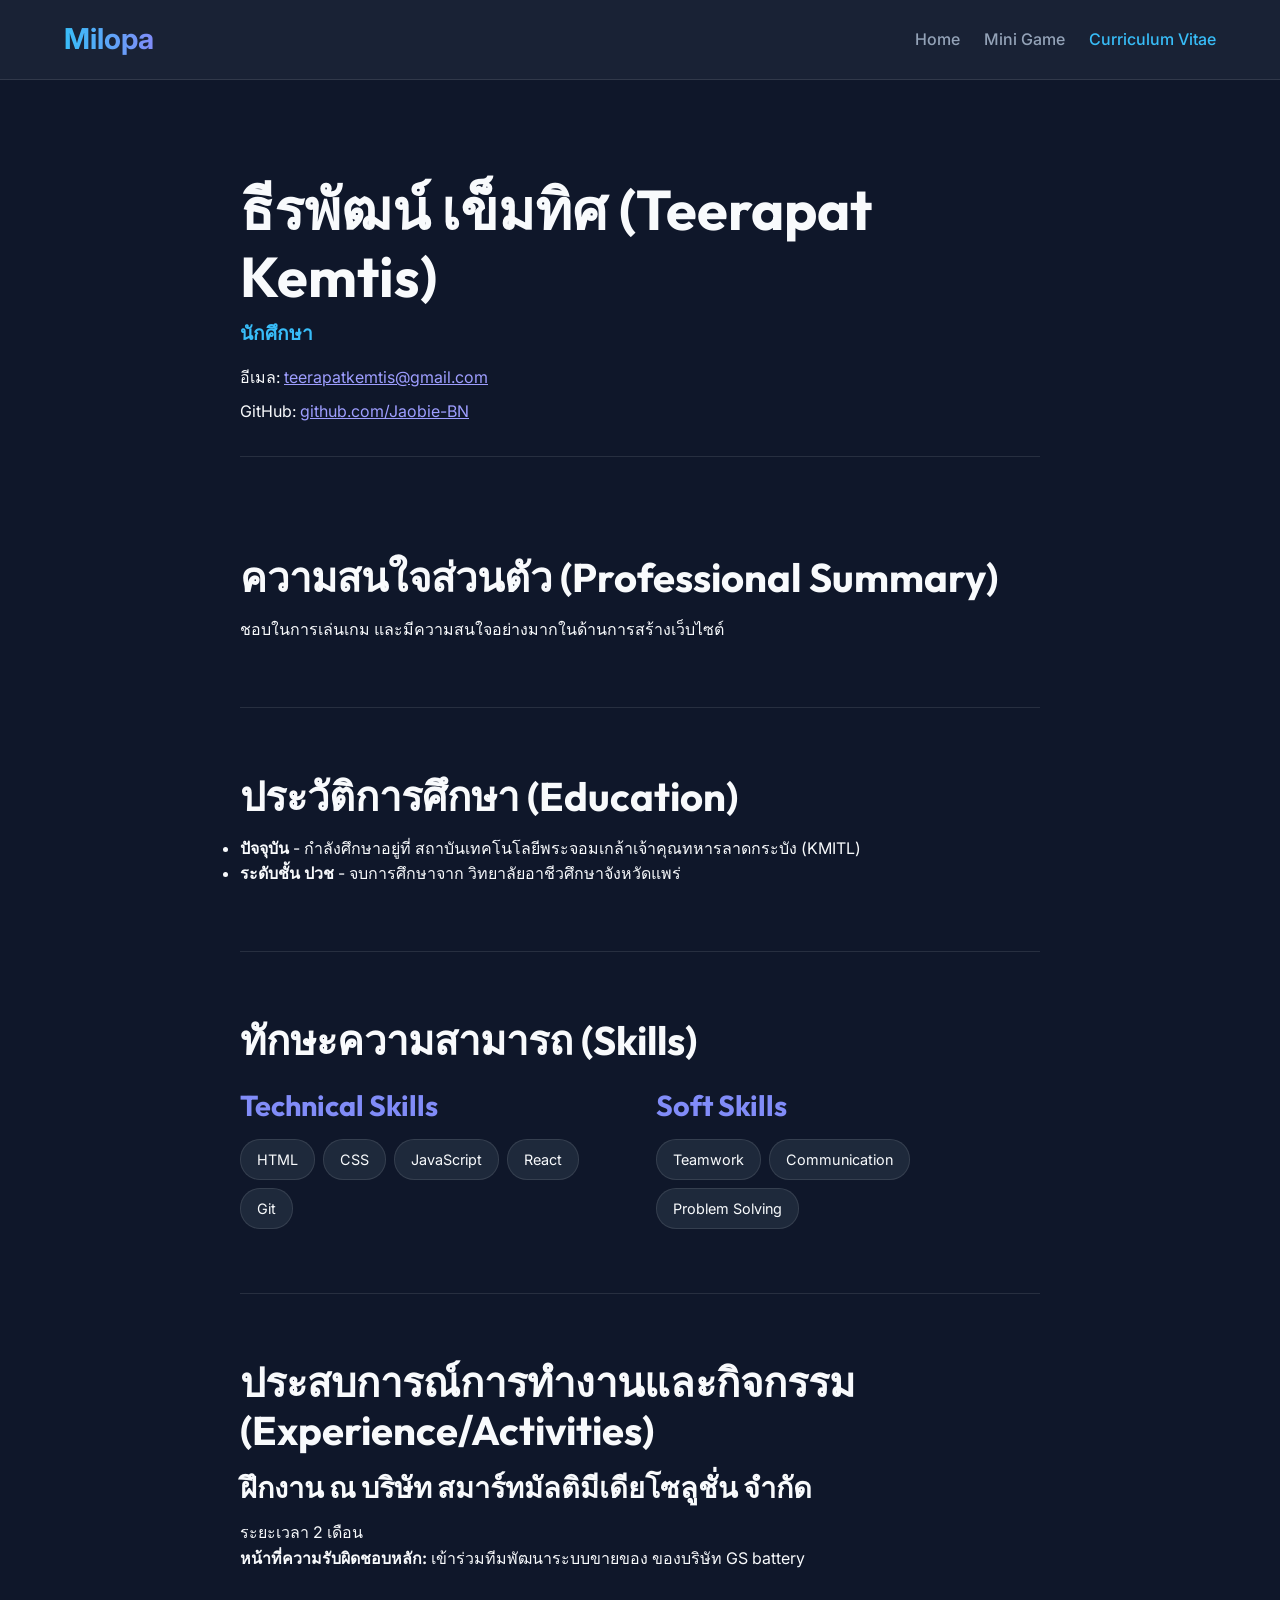
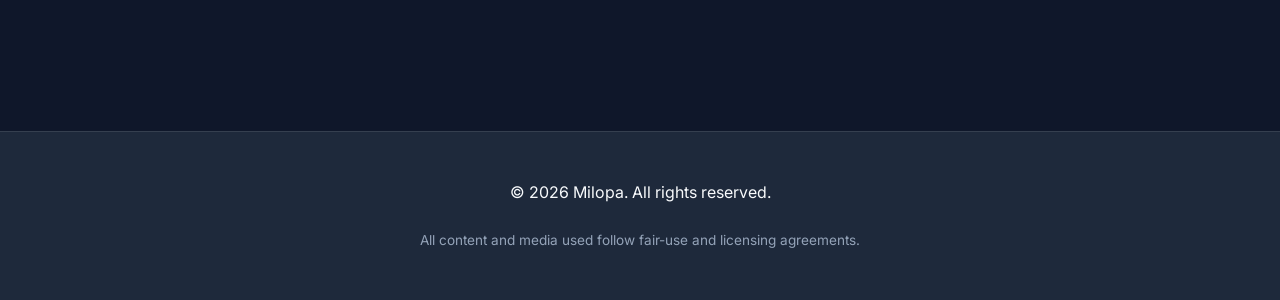
==== cv.html @ 36363d84 "Up performance" ====
<!doctype html>
<html lang="en">
  <head>
    <meta charset="UTF-8" />
    <meta name="viewport" content="width=device-width, initial-scale=1.0" />
    <meta
      name="description"
      content="Curriculum Vitae - Professional details for Milopa."
    />
    <link rel="icon" href="/public/favicon.png" type="image/png" />
    <link rel="preconnect" href="https://fonts.googleapis.com" />
    <link rel="preconnect" href="https://fonts.gstatic.com" crossorigin />
    <link
      href="https://fonts.googleapis.com/css2?family=Inter:wght@300;400;600;700&family=Outfit:wght@400;600;700&display=swap"
      rel="stylesheet"
    />
    <link rel="stylesheet" href="css/style.css" />
    <title>Milopa</title>
  </head>
  <body>
    <a href="#main-content" class="skip-link">Skip to main content</a>

    <header>
      <nav aria-label="Main Navigation">
        <div class="logo">Milopa</div>
        <button
          class="menu-toggle"
          aria-label="Toggle Menu"
          aria-expanded="false"
        >
          <span></span>
          <span></span>
          <span></span>
        </button>
        <ul>
          <li><a href="index.html">Home</a></li>
          <li><a href="minigame.html">Mini Game</a></li>
          <li><a href="cv.html" aria-current="page">Curriculum Vitae</a></li>
        </ul>
      </nav>
    </header>

    <main id="main-content">
      <article class="cv-container">
        <header class="cv-header">
          <h1>ธีรพัฒน์ เข็มทิศ (Teerapat Kemtis)</h1>
          <p class="title">นักศึกษา</p>
          <div class="contact-info">
            <p>
              อีเมล:
              <a href="mailto:teerapatkemtis@gmail.com"
                >teerapatkemtis@gmail.com</a
              >
            </p>
            <p>
              GitHub:
              <a
                href="https://github.com/Jaobie-BN"
                target="_blank"
                rel="noopener noreferrer"
                >github.com/Jaobie-BN</a
              >
            </p>
          </div>
        </header>

        <section id="summary">
          <h2>ความสนใจส่วนตัว (Professional Summary)</h2>
          <p>ชอบในการเล่นเกม และมีความสนใจอย่างมากในด้านการสร้างเว็บไซต์</p>
        </section>

        <section id="education">
          <h2>ประวัติการศึกษา (Education)</h2>
          <ul>
            <li>
              <strong>ปัจจุบัน</strong> - กำลังศึกษาอยู่ที่
              สถาบันเทคโนโลยีพระจอมเกล้าเจ้าคุณทหารลาดกระบัง (KMITL)
            </li>
            <li>
              <strong>ระดับชั้น ปวช</strong> - จบการศึกษาจาก
              วิทยาลัยอาชีวศึกษาจังหวัดแพร่
            </li>
          </ul>
        </section>

        <section id="skills">
          <h2>ทักษะความสามารถ (Skills)</h2>
          <div class="skills-grid">
            <div class="skill-group">
              <h3>Technical Skills</h3>
              <ul>
                <li>HTML</li>
                <li>CSS</li>
                <li>JavaScript</li>
                <li>React</li>
                <li>Git</li>
              </ul>
            </div>
            <div class="skill-group">
              <h3>Soft Skills</h3>
              <ul>
                <li>Teamwork</li>
                <li>Communication</li>
                <li>Problem Solving</li>
              </ul>
            </div>
          </div>
        </section>

        <section id="experience">
          <h2>ประสบการณ์การทำงานและกิจกรรม (Experience/Activities)</h2>
          <div class="experience-item">
            <h3>ฝึกงาน ณ บริษัท สมาร์ทมัลติมีเดียโซลูชั่น จำกัด</h3>
            <p class="duration">ระยะเวลา 2 เดือน</p>
            <p>
              <strong>หน้าที่ความรับผิดชอบหลัก:</strong>
              เข้าร่วมทีมพัฒนาระบบขายของ ของบริษัท GS battery
            </p>
          </div>
        </section>
      </article>
    </main>

    <footer>
      <p>&copy; 2026 Milopa. All rights reserved.</p>
      <!-- 
          MEDIA ATTRIBUTION: Tracking sources for free/allowed assets.
      -->
      <small class="attribution">
        All content and media used follow fair-use and licensing agreements.
      </small>
    </footer>

    <script src="js/script.js" defer></script>
  </body>
</html>
---- css/style.css ----
/* 
    MODERN DESIGN SYSTEM
    - Principles: Progressive Enhancement, Accessibility (AA), Responsive Design
    - Best Practices: Custom Properties, Logical Properties, Grid/Flexbox
*/

:root {
  /* Color Tokens */
  --clr-bg-100: #0f172a;
  --clr-bg-200: #1e293b;
  --clr-accent-100: #38bdf8;
  --clr-accent-200: #818cf8;
  --clr-txt-100: #f8fafc;
  --clr-txt-200: #94a3b8;

  /* Effects */
  --glass-bg: rgba(30, 41, 59, 0.7);
  --glass-border: rgba(255, 255, 255, 0.1);
  --shadow-sm: 0 1px 2px 0 rgba(0, 0, 0, 0.05);
  --shadow-md:
    0 4px 6px -1px rgba(0, 0, 0, 0.1), 0 2px 4px -1px rgba(0, 0, 0, 0.06);

  /* Layout Tokens */
  --size-container: 1200px;
  --size-header: 80px;
  --radius-md: 12px;
  --transition-base: 0.3s cubic-bezier(0.4, 0, 0.2, 1);
}

/* 1. RESET & BASE (BEST PRACTICE: Modern Box Sizing) */
*,
*::before,
*::after {
  box-sizing: border-box;
  margin: 0;
  padding: 0;
}

html {
  scroll-behavior: smooth;
  color-scheme: dark;
}

body {
  font-family:
    "Inter",
    system-ui,
    -apple-system,
    sans-serif;
  background-color: var(--clr-bg-100);
  color: var(--clr-txt-100);
  line-height: 1.6;
  min-inline-size: 320px;

  /* GRID LAYOUT: Foundation */
  display: grid;
  grid-template-rows: auto 1fr auto;
  min-block-size: 100vh;
}

h1,
h2,
h3 {
  font-family: "Outfit", sans-serif;
  line-height: 1.2;
  margin-block-end: 1rem;
}

/* 2. ACCESSIBILITY (BEST PRACTICE: Focus Visible & Skip Link) */
:focus-visible {
  outline: 2px solid var(--clr-accent-100);
  outline-offset: 4px;
}

.skip-link {
  position: absolute;
  inset-block-start: -100px;
  inset-inline-start: 1rem;
  background: var(--clr-accent-100);
  color: var(--clr-bg-100);
  padding: 0.75rem 1.5rem;
  z-index: 1000;
  font-weight: 600;
  border-radius: 0 0 var(--radius-md) var(--radius-md);
  transition: inset-block-start var(--transition-base);
}

.skip-link:focus {
  inset-block-start: 0;
}

/* 3. SITE HEADER & NAVIGATION (BEST PRACTICE: Flexbox) */
body > header {
  block-size: var(--size-header);
  background: var(--glass-bg);
  backdrop-filter: blur(12px);
  border-bottom: 1px solid var(--glass-border);
  position: sticky;
  inset-block-start: 0;
  z-index: 100;
}

nav {
  max-width: var(--size-container);
  margin-inline: auto;
  height: 100%;
  padding-inline: 1.5rem;
  display: flex;
  justify-content: space-between;
  align-items: center;
  gap: 1rem;
}

.logo {
  font-size: 1.8rem;
  font-weight: 700;
  background: linear-gradient(
    to right,
    var(--clr-accent-100),
    var(--clr-accent-200)
  );
  -webkit-background-clip: text;
  background-clip: text;
  -webkit-text-fill-color: transparent;
}

nav ul {
  display: flex;
  gap: 1.5rem;
  list-style: none;
  flex-wrap: wrap;
  justify-content: flex-end;
}

nav a {
  text-decoration: none;
  color: var(--clr-txt-200);
  font-weight: 500;
  transition: color var(--transition-base);
}

nav a:hover,
nav a[aria-current="page"] {
  color: var(--clr-accent-100);
}

/* Base style for toggle (always hidden on desktop) */
.menu-toggle {
  display: none;
}

/* 4. MAIN CONTENT (BEST PRACTICE: Modern Grid) */
main {
  max-width: var(--size-container);
  margin-inline: auto;
  padding: 2rem;
  width: 100%;
}

section,
article {
  padding-block: 4rem;
}

section + section,
article + section {
  border-block-start: 1px solid var(--glass-border);
}

/* 5. FOOTER (BEST PRACTICE: Descriptive Tags) */
footer {
  padding-block: 3rem;
  background-color: var(--clr-bg-200);
  text-align: center;
  border-block-start: 1px solid var(--glass-border);
}

.attribution {
  display: block;
  margin-block-start: 1.5rem;
  color: var(--clr-txt-200);
  font-size: 0.85rem;
}

/* 6. CV SPECIFIC STYLES (BEST PRACTICE: Grid Layout) */
.cv-container {
  max-width: 800px;
  margin-inline: auto;
}

.cv-header {
  margin-block-end: 2rem;
  padding-block-end: 2rem;
  border-block-end: 1px solid var(--glass-border);
}

.cv-header h1 {
  margin-block-end: 0.5rem;
}

.cv-header .title {
  color: var(--clr-accent-100);
  font-weight: 600;
  font-size: 1.2rem;
}

.contact-info {
  margin-block-start: 1rem;
  display: flex;
  flex-direction: column;
  gap: 0.5rem;
}

.skills-grid {
  display: grid;
  grid-template-columns: repeat(auto-fit, minmax(250px, 1fr));
  gap: 2rem;
  margin-block-start: 1.5rem;
}

.skill-group h3 {
  margin-block-end: 1rem;
  color: var(--clr-accent-200);
}

.skill-group ul {
  list-style: none;
  display: flex;
  flex-wrap: wrap;
  gap: 0.5rem;
}

.skill-group li {
  background: var(--clr-bg-200);
  padding: 0.5rem 1rem;
  border-radius: 20px;
  font-size: 0.9rem;
  border: 1px solid var(--glass-border);
}

/* 7. RESPONSIVE DESIGN (BEST PRACTICE: Fluid Typography & Media Queries) */

/* Base Typography scaling */
html {
  font-size: 16px;
}

h1 {
  font-size: clamp(2rem, 5vw, 3.5rem);
}
h2 {
  font-size: clamp(1.5rem, 4vw, 2.5rem);
}
h3 {
  font-size: clamp(1.2rem, 3vw, 1.8rem);
}

/* Tablet Breakpoint (1024px) */
@media (max-width: 1024px) {
  :root {
    --size-container: 100%;
  }
}

/* Mobile Breakpoint (768px) */
@media (max-width: 768px) {
  :root {
    --size-header: 70px;
  }

  body {
    grid-template-rows: auto 1fr auto;
  }

  /* Hamburger Button */
  .menu-toggle {
    display: flex;
    flex-direction: column;
    justify-content: space-around;
    width: 30px;
    height: 24px;
    background: transparent;
    border: none;
    cursor: pointer;
    padding: 0;
    z-index: 200;
  }

  .menu-toggle span {
    width: 30px;
    height: 3px;
    background: var(--clr-accent-100);
    border-radius: 10px;
    transition: var(--transition-base);
  }

  /* Toggle to X animation */
  .menu-toggle.active span:nth-child(1) {
    transform: rotate(45deg) translate(5px, 5px);
  }
  .menu-toggle.active span:nth-child(2) {
    opacity: 0;
  }
  .menu-toggle.active span:nth-child(3) {
    transform: rotate(-45deg) translate(7px, -6px);
  }

  nav ul {
    position: fixed;
    inset-block-start: var(--size-header);
    inset-inline-start: -100%;
    width: 100%;
    height: calc(100vh - var(--size-header));
    background: var(--clr-bg-100);
    backdrop-filter: blur(20px);
    flex-direction: column;
    align-items: center;
    justify-content: center;
    gap: 2.5rem;
    transition: var(--transition-base);
    z-index: 150;
    font-size: 1.25rem;
  }

  nav ul.active {
    inset-inline-start: 0;
  }

  main {
    padding-inline: 1rem;
    padding-block-start: 1.5rem;
  }

  section,
  article {
    padding-block: 2rem;
  }

  .cv-header {
    text-align: center;
  }

  .skills-grid {
    grid-template-columns: 1fr;
  }
}

/* 8. PREMIUM UTILITIES (BEST PRACTICE: Animation) */
@media (prefers-reduced-motion: no-preference) {
  * {
    transition: var(--transition-base);
  }

  a:hover {
    transform: translateY(-2px);
  }

  .logo:hover {
    filter: brightness(1.2);
  }
}

/* 9. WHACK-A-MOLE GAME STYLES */
#game-container {
  max-width: 600px;
  margin-inline: auto;
  text-align: center;
}

.game-header {
  margin-block-end: 2rem;
  padding: 2rem;
  background: var(--glass-bg);
  border: 1px solid var(--glass-border);
  border-radius: var(--radius-md);
  backdrop-filter: blur(8px);
}

.game-stats {
  display: flex;
  justify-content: center;
  gap: 2rem;
  font-size: 1.5rem;
  font-weight: 700;
  margin-block: 1rem;
}

.btn-primary {
  background: linear-gradient(
    to right,
    var(--clr-accent-100),
    var(--clr-accent-200)
  );
  color: var(--clr-bg-100);
  border: none;
  padding: 0.75rem 2rem;
  font-weight: 700;
  border-radius: 30px;
  cursor: pointer;
  font-family: inherit;
}

.btn-primary:active {
  transform: scale(0.95);
}

.game-board {
  display: grid;
  grid-template-columns: repeat(3, 1fr);
  gap: 1rem;
  margin-block-start: 2rem;
}

.hole {
  aspect-ratio: 1;
  background: var(--clr-bg-200);
  border-radius: 50%;
  position: relative;
  overflow: hidden;
  border: 4px solid var(--clr-bg-100);
  box-shadow: inset 0 10px 20px rgba(0, 0, 0, 0.5);
}

/* The Mole */
.mole {
  width: 80%;
  height: 80%;
  background: radial-gradient(circle at 30% 30%, #a855f7, #6b21a8);
  border-radius: 50% 50% 10% 10%;
  position: absolute;
  bottom: -100%;
  left: 10%;
  transition: bottom 0.1s ease-out;
}

.hole.up .mole {
  bottom: 0;
}

/* Responsive Grid */
@media (max-width: 480px) {
  .game-board {
    gap: 0.5rem;
  }
}
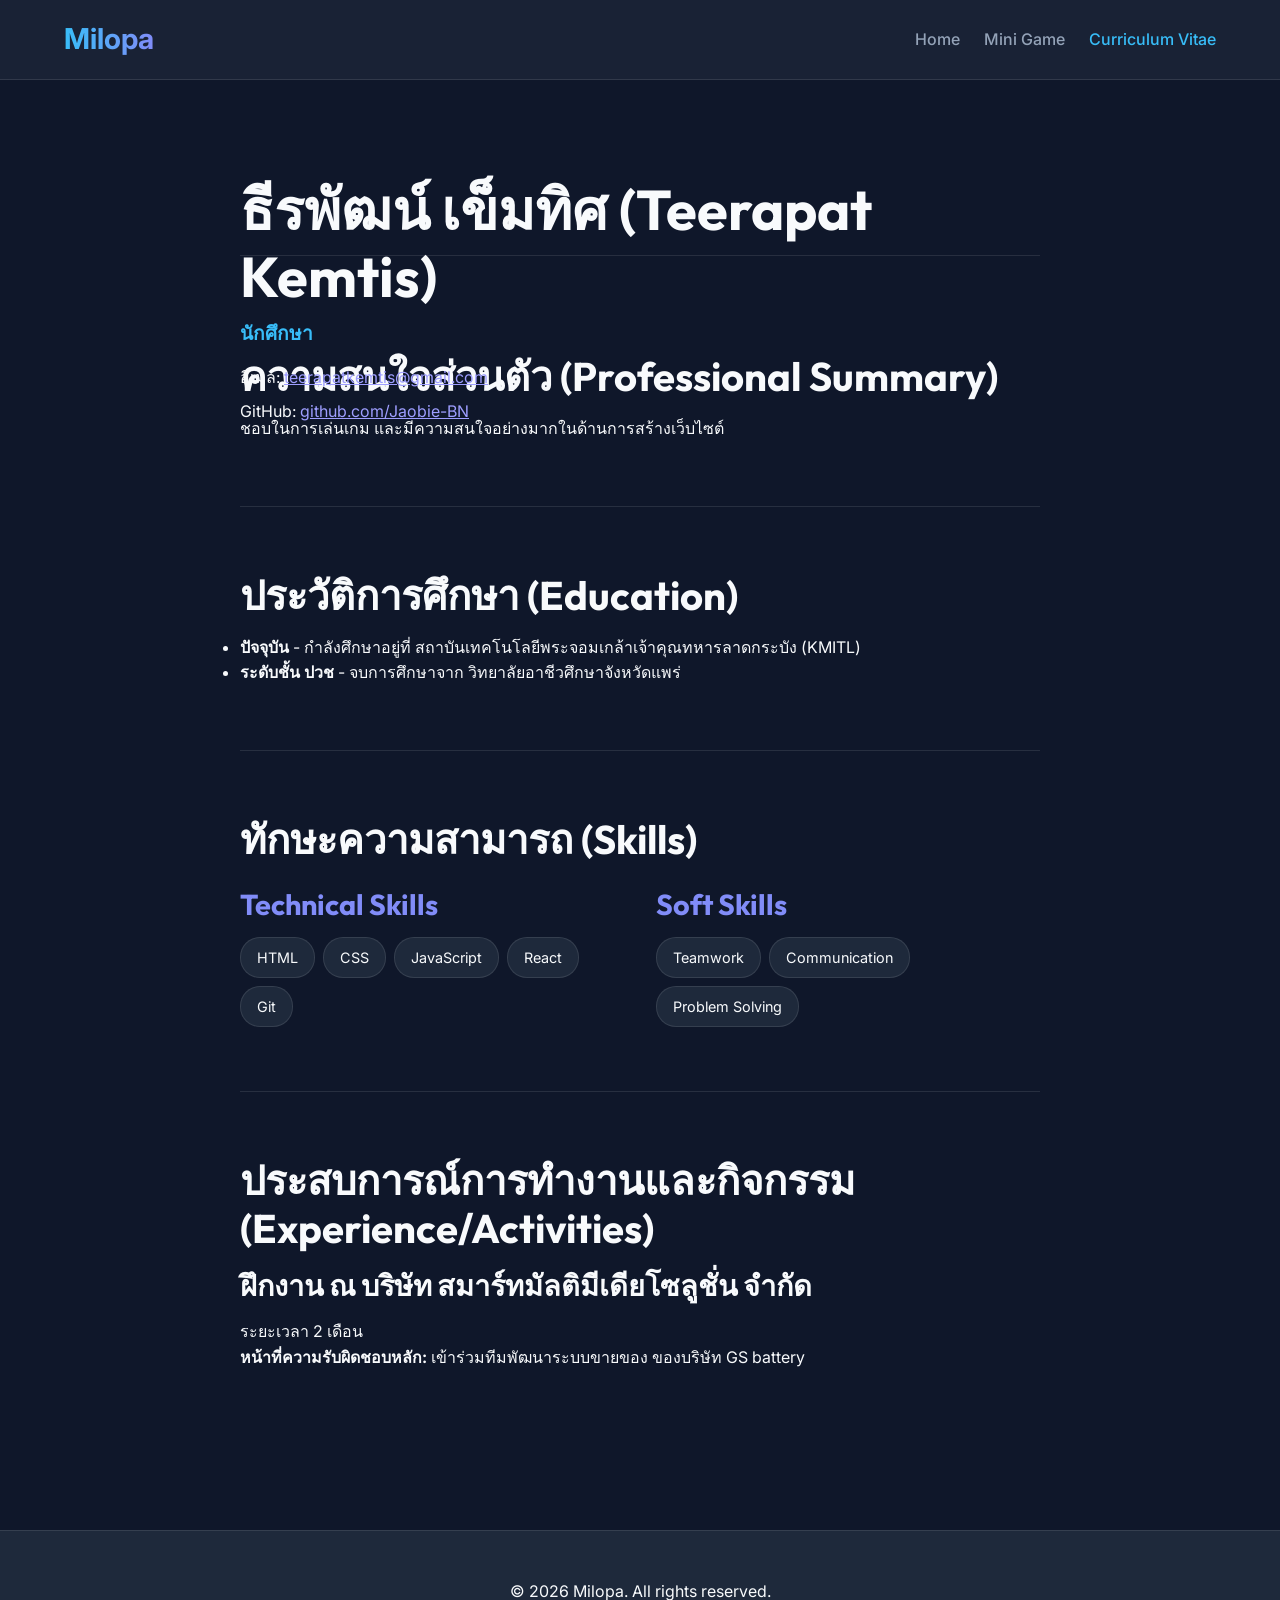
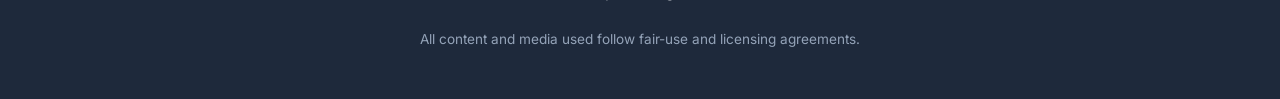
==== commit 10dbdb61: "Optimize for 100 performance score" ====
--- a/cv.html
+++ b/cv.html
@@ -14,8 +14,46 @@
       href="https://fonts.googleapis.com/css2?family=Inter:wght@300;400;600;700&family=Outfit:wght@400;600;700&display=swap"
       rel="stylesheet"
     />
-    <link rel="stylesheet" href="css/style.css" />
-    <title>Milopa</title>
+    <style>
+      :root {
+        --clr-bg-100: #0f172a;
+        --clr-bg-200: #1e293b;
+        --clr-accent-100: #38bdf8;
+        --clr-txt-100: #f8fafc;
+        --size-header: 80px;
+      }
+      *,
+      *::before,
+      *::after {
+        box-sizing: border-box;
+        margin: 0;
+        padding: 0;
+      }
+      body {
+        font-family: "Inter", sans-serif;
+        background-color: var(--clr-bg-100);
+        color: var(--clr-txt-100);
+        display: grid;
+        grid-template-rows: auto 1fr auto;
+        min-block-size: 100vh;
+      }
+      header {
+        block-size: var(--size-header);
+        position: sticky;
+        inset-block-start: 0;
+        z-index: 100;
+      }
+    </style>
+    <link
+      rel="preload"
+      href="css/style.css"
+      as="style"
+      onload="
+        this.onload = null;
+        this.rel = 'stylesheet';
+      "
+    />
+    <noscript><link rel="stylesheet" href="css/style.css" /></noscript>
   </head>
   <body>
     <a href="#main-content" class="skip-link">Skip to main content</a>
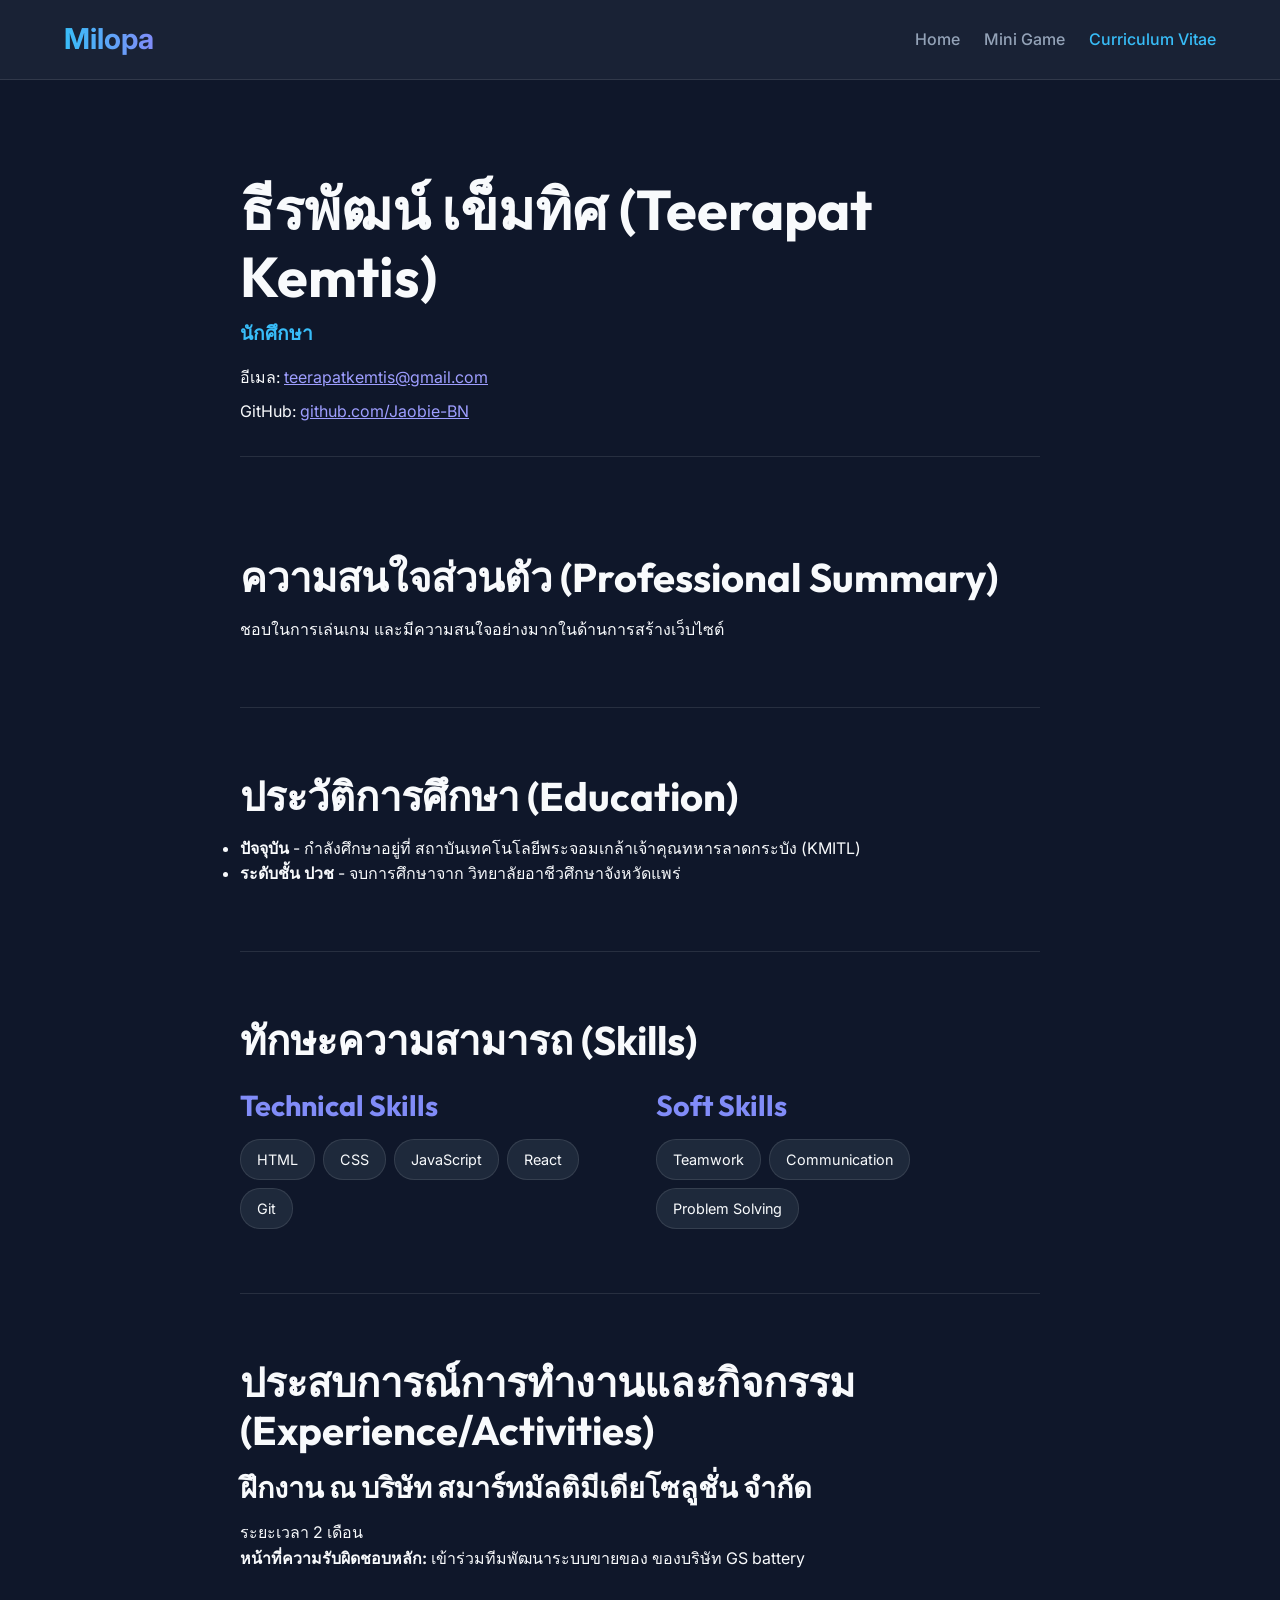
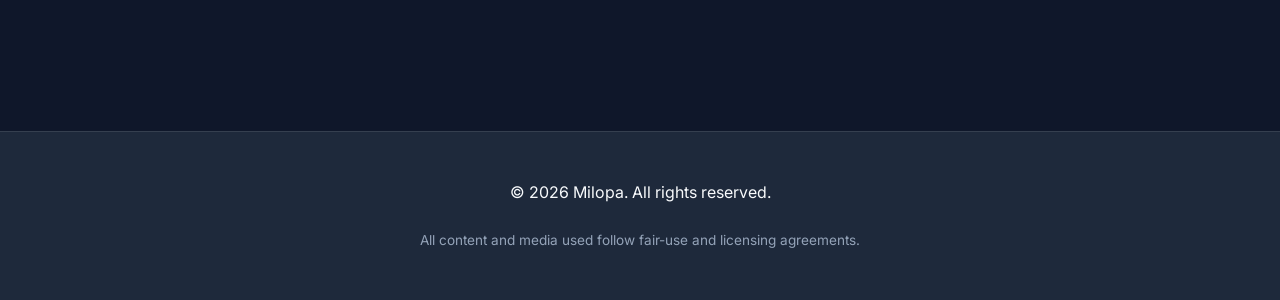
==== commit c4c36fa9: "Full inline CSS for 100 Mobile Score" ====
--- a/cv.html
+++ b/cv.html
@@ -19,41 +19,297 @@
         --clr-bg-100: #0f172a;
         --clr-bg-200: #1e293b;
         --clr-accent-100: #38bdf8;
+        --clr-accent-200: #818cf8;
         --clr-txt-100: #f8fafc;
+        --clr-txt-200: #94a3b8;
+        --glass-bg: rgba(30, 41, 59, 0.7);
+        --glass-border: rgba(255, 255, 255, 0.1);
+        --shadow-sm: 0 1px 2px 0 rgba(0, 0, 0, 0.05);
+        --shadow-md:
+          0 4px 6px -1px rgba(0, 0, 0, 0.1), 0 2px 4px -1px rgba(0, 0, 0, 0.06);
+        --size-container: 1200px;
         --size-header: 80px;
-      }
-      *,
-      *::before,
-      *::after {
+        --radius-md: 12px;
+        --transition-base: 0.3s cubic-bezier(0.4, 0, 0.2, 1);
+      }
+      * {
         box-sizing: border-box;
         margin: 0;
         padding: 0;
       }
+      html {
+        scroll-behavior: smooth;
+        color-scheme: dark;
+      }
       body {
-        font-family: "Inter", sans-serif;
+        font-family:
+          "Inter",
+          system-ui,
+          -apple-system,
+          sans-serif;
         background-color: var(--clr-bg-100);
         color: var(--clr-txt-100);
+        line-height: 1.6;
+        min-inline-size: 320px;
         display: grid;
         grid-template-rows: auto 1fr auto;
         min-block-size: 100vh;
       }
-      header {
+      h1,
+      h2,
+      h3 {
+        font-family: "Outfit", sans-serif;
+        line-height: 1.2;
+        margin-block-end: 1rem;
+      }
+      :focus-visible {
+        outline: 2px solid var(--clr-accent-100);
+        outline-offset: 4px;
+      }
+      .skip-link {
+        position: absolute;
+        inset-block-start: -100px;
+        inset-inline-start: 1rem;
+        background: var(--clr-accent-100);
+        color: var(--clr-bg-100);
+        padding: 0.75rem 1.5rem;
+        z-index: 1000;
+        font-weight: 600;
+        border-radius: 0 0 var(--radius-md) var(--radius-md);
+        transition: inset-block-start var(--transition-base);
+      }
+      .skip-link:focus {
+        inset-block-start: 0;
+      }
+      body > header {
         block-size: var(--size-header);
+        background: var(--glass-bg);
+        backdrop-filter: blur(12px);
+        border-bottom: 1px solid var(--glass-border);
         position: sticky;
         inset-block-start: 0;
         z-index: 100;
       }
+      nav {
+        max-width: var(--size-container);
+        margin-inline: auto;
+        height: 100%;
+        padding-inline: 1.5rem;
+        display: flex;
+        justify-content: space-between;
+        align-items: center;
+        gap: 1rem;
+      }
+      .logo {
+        font-size: 1.8rem;
+        font-weight: 700;
+        background: linear-gradient(
+          to right,
+          var(--clr-accent-100),
+          var(--clr-accent-200)
+        );
+        -webkit-background-clip: text;
+        background-clip: text;
+        -webkit-text-fill-color: transparent;
+      }
+      nav ul {
+        display: flex;
+        gap: 1.5rem;
+        list-style: none;
+        flex-wrap: wrap;
+        justify-content: flex-end;
+      }
+      nav a {
+        text-decoration: none;
+        color: var(--clr-txt-200);
+        font-weight: 500;
+        transition: color var(--transition-base);
+      }
+      nav a:hover,
+      nav a[aria-current="page"] {
+        color: var(--clr-accent-100);
+      }
+      .menu-toggle {
+        display: none;
+      }
+      main {
+        max-width: var(--size-container);
+        margin-inline: auto;
+        padding: 2rem;
+        width: 100%;
+      }
+      section,
+      article {
+        padding-block: 4rem;
+      }
+      section + section,
+      article + section {
+        border-block-start: 1px solid var(--glass-border);
+      }
+      footer {
+        padding-block: 3rem;
+        background-color: var(--clr-bg-200);
+        text-align: center;
+        border-block-start: 1px solid var(--glass-border);
+      }
+      .attribution {
+        display: block;
+        margin-block-start: 1.5rem;
+        color: var(--clr-txt-200);
+        font-size: 0.85rem;
+      }
+      .cv-container {
+        max-width: 800px;
+        margin-inline: auto;
+      }
+      .cv-header {
+        margin-block-end: 2rem;
+        padding-block-end: 2rem;
+        border-block-end: 1px solid var(--glass-border);
+      }
+      .cv-header h1 {
+        margin-block-end: 0.5rem;
+      }
+      .cv-header .title {
+        color: var(--clr-accent-100);
+        font-weight: 600;
+        font-size: 1.2rem;
+      }
+      .contact-info {
+        margin-block-start: 1rem;
+        display: flex;
+        flex-direction: column;
+        gap: 0.5rem;
+      }
+      .skills-grid {
+        display: grid;
+        grid-template-columns: repeat(auto-fit, minmax(250px, 1fr));
+        gap: 2rem;
+        margin-block-start: 1.5rem;
+      }
+      .skill-group h3 {
+        margin-block-end: 1rem;
+        color: var(--clr-accent-200);
+      }
+      .skill-group ul {
+        list-style: none;
+        display: flex;
+        flex-wrap: wrap;
+        gap: 0.5rem;
+      }
+      .skill-group li {
+        background: var(--clr-bg-200);
+        padding: 0.5rem 1rem;
+        border-radius: 20px;
+        font-size: 0.9rem;
+        border: 1px solid var(--glass-border);
+      }
+      html {
+        font-size: 16px;
+      }
+      h1 {
+        font-size: clamp(2rem, 5vw, 3.5rem);
+      }
+      h2 {
+        font-size: clamp(1.5rem, 4vw, 2.5rem);
+      }
+      h3 {
+        font-size: clamp(1.2rem, 3vw, 1.8rem);
+      }
+      @media (max-width: 1024px) {
+        :root {
+          --size-container: 100%;
+        }
+      }
+      @media (max-width: 768px) {
+        :root {
+          --size-header: 70px;
+        }
+        body {
+          grid-template-rows: auto 1fr auto;
+        }
+        .menu-toggle {
+          display: flex;
+          flex-direction: column;
+          justify-content: space-around;
+          width: 30px;
+          height: 24px;
+          background: transparent;
+          border: none;
+          cursor: pointer;
+          padding: 0;
+          z-index: 200;
+        }
+        .menu-toggle span {
+          width: 30px;
+          height: 3px;
+          background: var(--clr-accent-100);
+          border-radius: 10px;
+          transition: var(--transition-base);
+        }
+        .menu-toggle.active span:nth-child(1) {
+          transform: rotate(45deg) translate(5px, 5px);
+        }
+        .menu-toggle.active span:nth-child(2) {
+          opacity: 0;
+        }
+        .menu-toggle.active span:nth-child(3) {
+          transform: rotate(-45deg) translate(7px, -6px);
+        }
+        nav ul {
+          position: fixed;
+          inset-block-start: var(--size-header);
+          inset-inline-start: -100%;
+          width: 100%;
+          height: calc(100vh - var(--size-header));
+          background: var(--clr-bg-100);
+          backdrop-filter: blur(20px);
+          flex-direction: column;
+          align-items: center;
+          justify-content: center;
+          gap: 2.5rem;
+          transition: var(--transition-base);
+          z-index: 150;
+          font-size: 1.25rem;
+        }
+        nav ul.active {
+          inset-inline-start: 0;
+        }
+        main {
+          padding-inline: 1rem;
+          padding-block-start: 1.5rem;
+        }
+        section,
+        article {
+          padding-block: 2rem;
+        }
+        .cv-header {
+          text-align: center;
+        }
+        .skills-grid {
+          grid-template-columns: 1fr;
+        }
+      }
+      @media (max-width: 480px) {
+        .logo {
+          font-size: 1.5rem;
+        }
+        footer {
+          padding-block: 2rem;
+        }
+      }
+      @media (prefers-reduced-motion: no-preference) {
+        * {
+          transition: var(--transition-base);
+        }
+        a:hover {
+          transform: translateY(-2px);
+        }
+        .logo:hover {
+          filter: brightness(1.2);
+        }
+      }
     </style>
-    <link
-      rel="preload"
-      href="css/style.css"
-      as="style"
-      onload="
-        this.onload = null;
-        this.rel = 'stylesheet';
-      "
-    />
-    <noscript><link rel="stylesheet" href="css/style.css" /></noscript>
   </head>
   <body>
     <a href="#main-content" class="skip-link">Skip to main content</a>
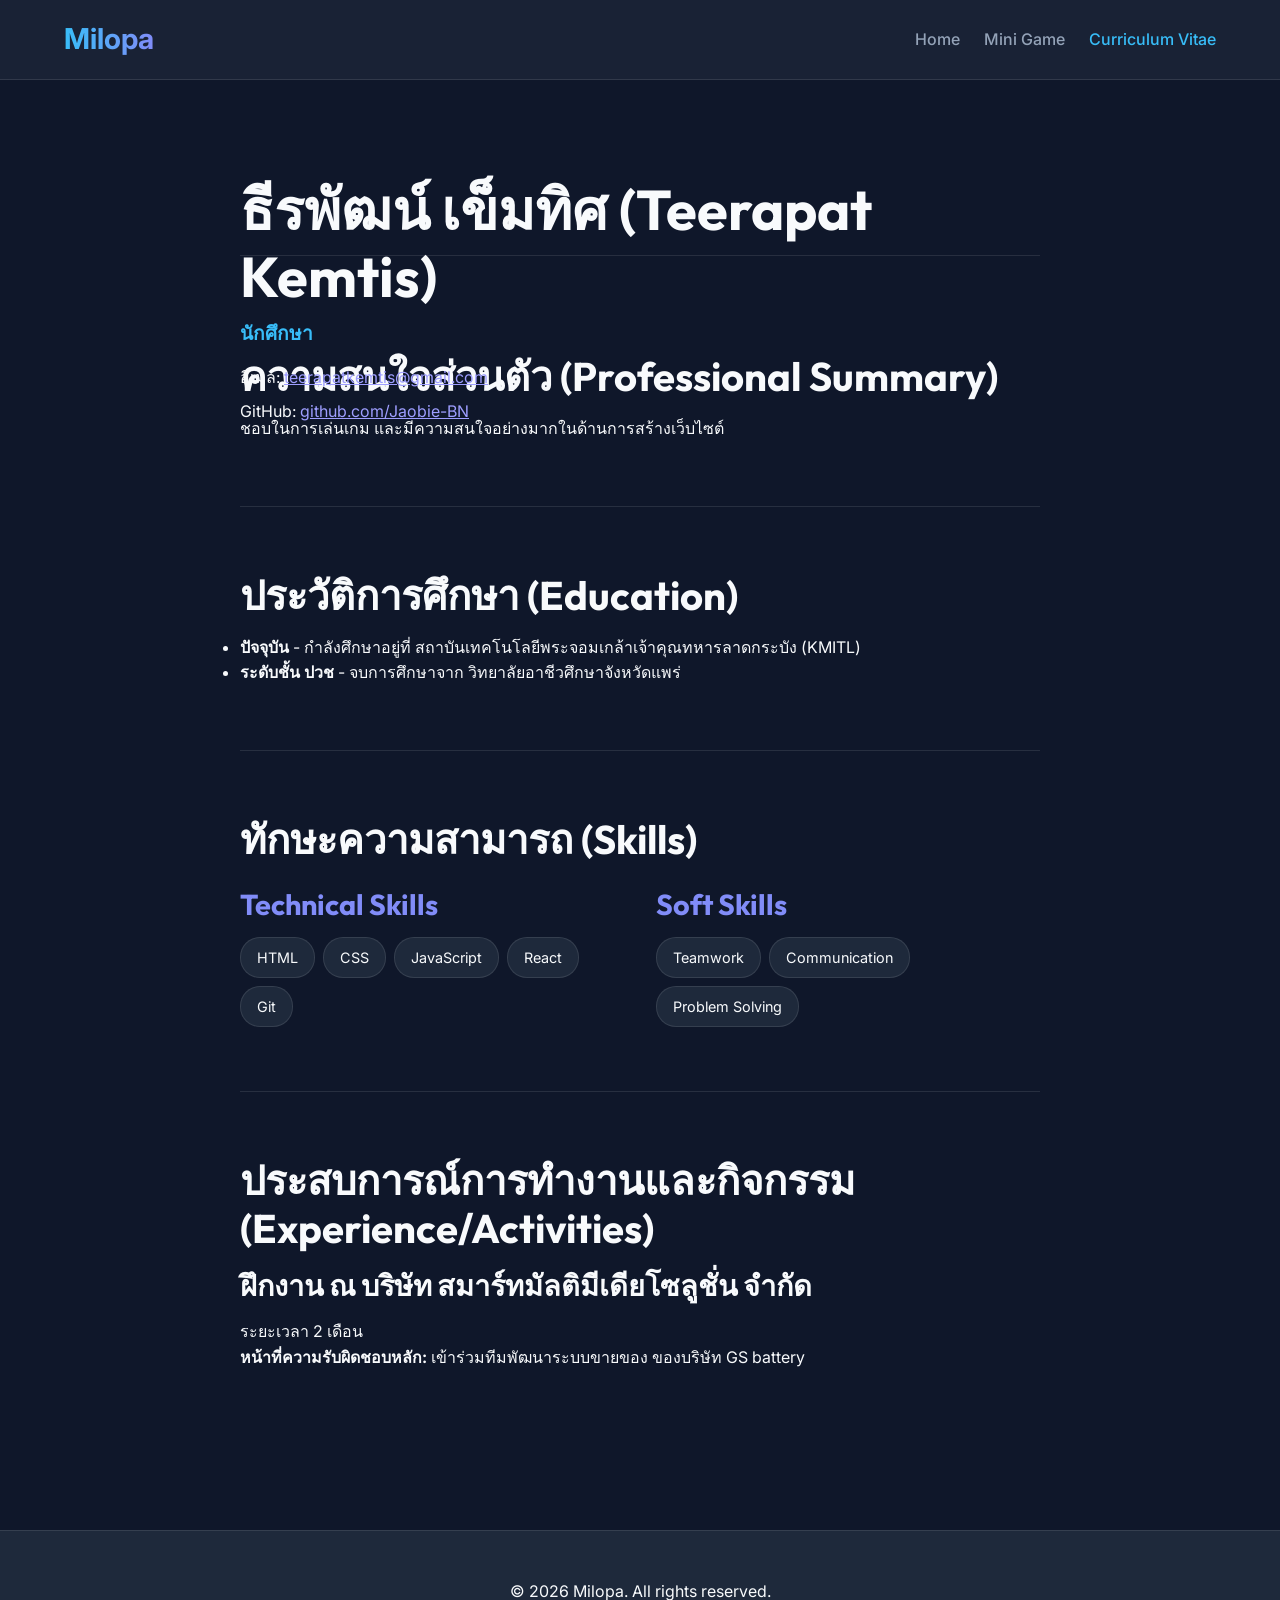
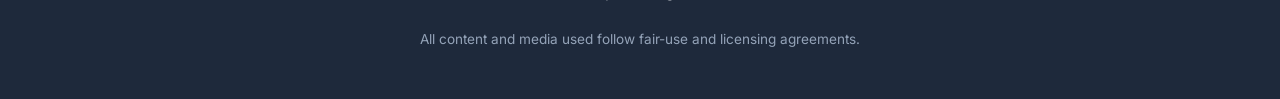
==== commit bc678a6b: "Up V2" ====
--- a/cv.html
+++ b/cv.html
@@ -19,297 +19,41 @@
         --clr-bg-100: #0f172a;
         --clr-bg-200: #1e293b;
         --clr-accent-100: #38bdf8;
-        --clr-accent-200: #818cf8;
         --clr-txt-100: #f8fafc;
-        --clr-txt-200: #94a3b8;
-        --glass-bg: rgba(30, 41, 59, 0.7);
-        --glass-border: rgba(255, 255, 255, 0.1);
-        --shadow-sm: 0 1px 2px 0 rgba(0, 0, 0, 0.05);
-        --shadow-md:
-          0 4px 6px -1px rgba(0, 0, 0, 0.1), 0 2px 4px -1px rgba(0, 0, 0, 0.06);
-        --size-container: 1200px;
         --size-header: 80px;
-        --radius-md: 12px;
-        --transition-base: 0.3s cubic-bezier(0.4, 0, 0.2, 1);
       }
-      * {
+      *,
+      *::before,
+      *::after {
         box-sizing: border-box;
         margin: 0;
         padding: 0;
       }
-      html {
-        scroll-behavior: smooth;
-        color-scheme: dark;
-      }
       body {
-        font-family:
-          "Inter",
-          system-ui,
-          -apple-system,
-          sans-serif;
+        font-family: "Inter", sans-serif;
         background-color: var(--clr-bg-100);
         color: var(--clr-txt-100);
-        line-height: 1.6;
-        min-inline-size: 320px;
         display: grid;
         grid-template-rows: auto 1fr auto;
         min-block-size: 100vh;
       }
-      h1,
-      h2,
-      h3 {
-        font-family: "Outfit", sans-serif;
-        line-height: 1.2;
-        margin-block-end: 1rem;
-      }
-      :focus-visible {
-        outline: 2px solid var(--clr-accent-100);
-        outline-offset: 4px;
-      }
-      .skip-link {
-        position: absolute;
-        inset-block-start: -100px;
-        inset-inline-start: 1rem;
-        background: var(--clr-accent-100);
-        color: var(--clr-bg-100);
-        padding: 0.75rem 1.5rem;
-        z-index: 1000;
-        font-weight: 600;
-        border-radius: 0 0 var(--radius-md) var(--radius-md);
-        transition: inset-block-start var(--transition-base);
-      }
-      .skip-link:focus {
-        inset-block-start: 0;
-      }
-      body > header {
+      header {
         block-size: var(--size-header);
-        background: var(--glass-bg);
-        backdrop-filter: blur(12px);
-        border-bottom: 1px solid var(--glass-border);
         position: sticky;
         inset-block-start: 0;
         z-index: 100;
       }
-      nav {
-        max-width: var(--size-container);
-        margin-inline: auto;
-        height: 100%;
-        padding-inline: 1.5rem;
-        display: flex;
-        justify-content: space-between;
-        align-items: center;
-        gap: 1rem;
-      }
-      .logo {
-        font-size: 1.8rem;
-        font-weight: 700;
-        background: linear-gradient(
-          to right,
-          var(--clr-accent-100),
-          var(--clr-accent-200)
-        );
-        -webkit-background-clip: text;
-        background-clip: text;
-        -webkit-text-fill-color: transparent;
-      }
-      nav ul {
-        display: flex;
-        gap: 1.5rem;
-        list-style: none;
-        flex-wrap: wrap;
-        justify-content: flex-end;
-      }
-      nav a {
-        text-decoration: none;
-        color: var(--clr-txt-200);
-        font-weight: 500;
-        transition: color var(--transition-base);
-      }
-      nav a:hover,
-      nav a[aria-current="page"] {
-        color: var(--clr-accent-100);
-      }
-      .menu-toggle {
-        display: none;
-      }
-      main {
-        max-width: var(--size-container);
-        margin-inline: auto;
-        padding: 2rem;
-        width: 100%;
-      }
-      section,
-      article {
-        padding-block: 4rem;
-      }
-      section + section,
-      article + section {
-        border-block-start: 1px solid var(--glass-border);
-      }
-      footer {
-        padding-block: 3rem;
-        background-color: var(--clr-bg-200);
-        text-align: center;
-        border-block-start: 1px solid var(--glass-border);
-      }
-      .attribution {
-        display: block;
-        margin-block-start: 1.5rem;
-        color: var(--clr-txt-200);
-        font-size: 0.85rem;
-      }
-      .cv-container {
-        max-width: 800px;
-        margin-inline: auto;
-      }
-      .cv-header {
-        margin-block-end: 2rem;
-        padding-block-end: 2rem;
-        border-block-end: 1px solid var(--glass-border);
-      }
-      .cv-header h1 {
-        margin-block-end: 0.5rem;
-      }
-      .cv-header .title {
-        color: var(--clr-accent-100);
-        font-weight: 600;
-        font-size: 1.2rem;
-      }
-      .contact-info {
-        margin-block-start: 1rem;
-        display: flex;
-        flex-direction: column;
-        gap: 0.5rem;
-      }
-      .skills-grid {
-        display: grid;
-        grid-template-columns: repeat(auto-fit, minmax(250px, 1fr));
-        gap: 2rem;
-        margin-block-start: 1.5rem;
-      }
-      .skill-group h3 {
-        margin-block-end: 1rem;
-        color: var(--clr-accent-200);
-      }
-      .skill-group ul {
-        list-style: none;
-        display: flex;
-        flex-wrap: wrap;
-        gap: 0.5rem;
-      }
-      .skill-group li {
-        background: var(--clr-bg-200);
-        padding: 0.5rem 1rem;
-        border-radius: 20px;
-        font-size: 0.9rem;
-        border: 1px solid var(--glass-border);
-      }
-      html {
-        font-size: 16px;
-      }
-      h1 {
-        font-size: clamp(2rem, 5vw, 3.5rem);
-      }
-      h2 {
-        font-size: clamp(1.5rem, 4vw, 2.5rem);
-      }
-      h3 {
-        font-size: clamp(1.2rem, 3vw, 1.8rem);
-      }
-      @media (max-width: 1024px) {
-        :root {
-          --size-container: 100%;
-        }
-      }
-      @media (max-width: 768px) {
-        :root {
-          --size-header: 70px;
-        }
-        body {
-          grid-template-rows: auto 1fr auto;
-        }
-        .menu-toggle {
-          display: flex;
-          flex-direction: column;
-          justify-content: space-around;
-          width: 30px;
-          height: 24px;
-          background: transparent;
-          border: none;
-          cursor: pointer;
-          padding: 0;
-          z-index: 200;
-        }
-        .menu-toggle span {
-          width: 30px;
-          height: 3px;
-          background: var(--clr-accent-100);
-          border-radius: 10px;
-          transition: var(--transition-base);
-        }
-        .menu-toggle.active span:nth-child(1) {
-          transform: rotate(45deg) translate(5px, 5px);
-        }
-        .menu-toggle.active span:nth-child(2) {
-          opacity: 0;
-        }
-        .menu-toggle.active span:nth-child(3) {
-          transform: rotate(-45deg) translate(7px, -6px);
-        }
-        nav ul {
-          position: fixed;
-          inset-block-start: var(--size-header);
-          inset-inline-start: -100%;
-          width: 100%;
-          height: calc(100vh - var(--size-header));
-          background: var(--clr-bg-100);
-          backdrop-filter: blur(20px);
-          flex-direction: column;
-          align-items: center;
-          justify-content: center;
-          gap: 2.5rem;
-          transition: var(--transition-base);
-          z-index: 150;
-          font-size: 1.25rem;
-        }
-        nav ul.active {
-          inset-inline-start: 0;
-        }
-        main {
-          padding-inline: 1rem;
-          padding-block-start: 1.5rem;
-        }
-        section,
-        article {
-          padding-block: 2rem;
-        }
-        .cv-header {
-          text-align: center;
-        }
-        .skills-grid {
-          grid-template-columns: 1fr;
-        }
-      }
-      @media (max-width: 480px) {
-        .logo {
-          font-size: 1.5rem;
-        }
-        footer {
-          padding-block: 2rem;
-        }
-      }
-      @media (prefers-reduced-motion: no-preference) {
-        * {
-          transition: var(--transition-base);
-        }
-        a:hover {
-          transform: translateY(-2px);
-        }
-        .logo:hover {
-          filter: brightness(1.2);
-        }
-      }
     </style>
+    <link
+      rel="preload"
+      href="css/style.css"
+      as="style"
+      onload="
+        this.onload = null;
+        this.rel = 'stylesheet';
+      "
+    />
+    <noscript><link rel="stylesheet" href="css/style.css" /></noscript>
   </head>
   <body>
     <a href="#main-content" class="skip-link">Skip to main content</a>
--- a/css/style.css
+++ b/css/style.css
@@ -0,0 +1,445 @@
+/* 
+    MODERN DESIGN SYSTEM
+    - Principles: Progressive Enhancement, Accessibility (AA), Responsive Design
+    - Best Practices: Custom Properties, Logical Properties, Grid/Flexbox
+*/
+
+:root {
+  /* Color Tokens */
+  --clr-bg-100: #0f172a;
+  --clr-bg-200: #1e293b;
+  --clr-accent-100: #38bdf8;
+  --clr-accent-200: #818cf8;
+  --clr-txt-100: #f8fafc;
+  --clr-txt-200: #94a3b8;
+
+  /* Effects */
+  --glass-bg: rgba(30, 41, 59, 0.7);
+  --glass-border: rgba(255, 255, 255, 0.1);
+  --shadow-sm: 0 1px 2px 0 rgba(0, 0, 0, 0.05);
+  --shadow-md:
+    0 4px 6px -1px rgba(0, 0, 0, 0.1), 0 2px 4px -1px rgba(0, 0, 0, 0.06);
+
+  /* Layout Tokens */
+  --size-container: 1200px;
+  --size-header: 80px;
+  --radius-md: 12px;
+  --transition-base: 0.3s cubic-bezier(0.4, 0, 0.2, 1);
+}
+
+/* 1. RESET & BASE (BEST PRACTICE: Modern Box Sizing) */
+*,
+*::before,
+*::after {
+  box-sizing: border-box;
+  margin: 0;
+  padding: 0;
+}
+
+html {
+  scroll-behavior: smooth;
+  color-scheme: dark;
+}
+
+body {
+  font-family:
+    "Inter",
+    system-ui,
+    -apple-system,
+    sans-serif;
+  background-color: var(--clr-bg-100);
+  color: var(--clr-txt-100);
+  line-height: 1.6;
+  min-inline-size: 320px;
+
+  /* GRID LAYOUT: Foundation */
+  display: grid;
+  grid-template-rows: auto 1fr auto;
+  min-block-size: 100vh;
+}
+
+h1,
+h2,
+h3 {
+  font-family: "Outfit", sans-serif;
+  line-height: 1.2;
+  margin-block-end: 1rem;
+}
+
+/* 2. ACCESSIBILITY (BEST PRACTICE: Focus Visible & Skip Link) */
+:focus-visible {
+  outline: 2px solid var(--clr-accent-100);
+  outline-offset: 4px;
+}
+
+.skip-link {
+  position: absolute;
+  inset-block-start: -100px;
+  inset-inline-start: 1rem;
+  background: var(--clr-accent-100);
+  color: var(--clr-bg-100);
+  padding: 0.75rem 1.5rem;
+  z-index: 1000;
+  font-weight: 600;
+  border-radius: 0 0 var(--radius-md) var(--radius-md);
+  transition: inset-block-start var(--transition-base);
+}
+
+.skip-link:focus {
+  inset-block-start: 0;
+}
+
+/* 3. SITE HEADER & NAVIGATION (BEST PRACTICE: Flexbox) */
+body > header {
+  block-size: var(--size-header);
+  background: var(--glass-bg);
+  backdrop-filter: blur(12px);
+  border-bottom: 1px solid var(--glass-border);
+  position: sticky;
+  inset-block-start: 0;
+  z-index: 100;
+}
+
+nav {
+  max-width: var(--size-container);
+  margin-inline: auto;
+  height: 100%;
+  padding-inline: 1.5rem;
+  display: flex;
+  justify-content: space-between;
+  align-items: center;
+  gap: 1rem;
+}
+
+.logo {
+  font-size: 1.8rem;
+  font-weight: 700;
+  background: linear-gradient(
+    to right,
+    var(--clr-accent-100),
+    var(--clr-accent-200)
+  );
+  -webkit-background-clip: text;
+  background-clip: text;
+  -webkit-text-fill-color: transparent;
+}
+
+nav ul {
+  display: flex;
+  gap: 1.5rem;
+  list-style: none;
+  flex-wrap: wrap;
+  justify-content: flex-end;
+}
+
+nav a {
+  text-decoration: none;
+  color: var(--clr-txt-200);
+  font-weight: 500;
+  transition: color var(--transition-base);
+}
+
+nav a:hover,
+nav a[aria-current="page"] {
+  color: var(--clr-accent-100);
+}
+
+/* Base style for toggle (always hidden on desktop) */
+.menu-toggle {
+  display: none;
+}
+
+/* 4. MAIN CONTENT (BEST PRACTICE: Modern Grid) */
+main {
+  max-width: var(--size-container);
+  margin-inline: auto;
+  padding: 2rem;
+  width: 100%;
+}
+
+section,
+article {
+  padding-block: 4rem;
+}
+
+section + section,
+article + section {
+  border-block-start: 1px solid var(--glass-border);
+}
+
+/* 5. FOOTER (BEST PRACTICE: Descriptive Tags) */
+footer {
+  padding-block: 3rem;
+  background-color: var(--clr-bg-200);
+  text-align: center;
+  border-block-start: 1px solid var(--glass-border);
+}
+
+.attribution {
+  display: block;
+  margin-block-start: 1.5rem;
+  color: var(--clr-txt-200);
+  font-size: 0.85rem;
+}
+
+/* 6. CV SPECIFIC STYLES (BEST PRACTICE: Grid Layout) */
+.cv-container {
+  max-width: 800px;
+  margin-inline: auto;
+}
+
+.cv-header {
+  margin-block-end: 2rem;
+  padding-block-end: 2rem;
+  border-block-end: 1px solid var(--glass-border);
+}
+
+.cv-header h1 {
+  margin-block-end: 0.5rem;
+}
+
+.cv-header .title {
+  color: var(--clr-accent-100);
+  font-weight: 600;
+  font-size: 1.2rem;
+}
+
+.contact-info {
+  margin-block-start: 1rem;
+  display: flex;
+  flex-direction: column;
+  gap: 0.5rem;
+}
+
+.skills-grid {
+  display: grid;
+  grid-template-columns: repeat(auto-fit, minmax(250px, 1fr));
+  gap: 2rem;
+  margin-block-start: 1.5rem;
+}
+
+.skill-group h3 {
+  margin-block-end: 1rem;
+  color: var(--clr-accent-200);
+}
+
+.skill-group ul {
+  list-style: none;
+  display: flex;
+  flex-wrap: wrap;
+  gap: 0.5rem;
+}
+
+.skill-group li {
+  background: var(--clr-bg-200);
+  padding: 0.5rem 1rem;
+  border-radius: 20px;
+  font-size: 0.9rem;
+  border: 1px solid var(--glass-border);
+}
+
+/* 7. RESPONSIVE DESIGN (BEST PRACTICE: Fluid Typography & Media Queries) */
+
+/* Base Typography scaling */
+html {
+  font-size: 16px;
+}
+
+h1 {
+  font-size: clamp(2rem, 5vw, 3.5rem);
+}
+h2 {
+  font-size: clamp(1.5rem, 4vw, 2.5rem);
+}
+h3 {
+  font-size: clamp(1.2rem, 3vw, 1.8rem);
+}
+
+/* Tablet Breakpoint (1024px) */
+@media (max-width: 1024px) {
+  :root {
+    --size-container: 100%;
+  }
+}
+
+/* Mobile Breakpoint (768px) */
+@media (max-width: 768px) {
+  :root {
+    --size-header: 70px;
+  }
+
+  body {
+    grid-template-rows: auto 1fr auto;
+  }
+
+  /* Hamburger Button */
+  .menu-toggle {
+    display: flex;
+    flex-direction: column;
+    justify-content: space-around;
+    width: 30px;
+    height: 24px;
+    background: transparent;
+    border: none;
+    cursor: pointer;
+    padding: 0;
+    z-index: 200;
+  }
+
+  .menu-toggle span {
+    width: 30px;
+    height: 3px;
+    background: var(--clr-accent-100);
+    border-radius: 10px;
+    transition: var(--transition-base);
+  }
+
+  /* Toggle to X animation */
+  .menu-toggle.active span:nth-child(1) {
+    transform: rotate(45deg) translate(5px, 5px);
+  }
+  .menu-toggle.active span:nth-child(2) {
+    opacity: 0;
+  }
+  .menu-toggle.active span:nth-child(3) {
+    transform: rotate(-45deg) translate(7px, -6px);
+  }
+
+  nav ul {
+    position: fixed;
+    inset-block-start: var(--size-header);
+    inset-inline-start: -100%;
+    width: 100%;
+    height: calc(100vh - var(--size-header));
+    background: var(--clr-bg-100);
+    backdrop-filter: blur(20px);
+    flex-direction: column;
+    align-items: center;
+    justify-content: center;
+    gap: 2.5rem;
+    transition: var(--transition-base);
+    z-index: 150;
+    font-size: 1.25rem;
+  }
+
+  nav ul.active {
+    inset-inline-start: 0;
+  }
+
+  main {
+    padding-inline: 1rem;
+    padding-block-start: 1.5rem;
+  }
+
+  section,
+  article {
+    padding-block: 2rem;
+  }
+
+  .cv-header {
+    text-align: center;
+  }
+
+  .skills-grid {
+    grid-template-columns: 1fr;
+  }
+}
+
+/* 8. PREMIUM UTILITIES (BEST PRACTICE: Animation) */
+@media (prefers-reduced-motion: no-preference) {
+  * {
+    transition: var(--transition-base);
+  }
+
+  a:hover {
+    transform: translateY(-2px);
+  }
+
+  .logo:hover {
+    filter: brightness(1.2);
+  }
+}
+
+/* 9. WHACK-A-MOLE GAME STYLES */
+#game-container {
+  max-width: 600px;
+  margin-inline: auto;
+  text-align: center;
+}
+
+.game-header {
+  margin-block-end: 2rem;
+  padding: 2rem;
+  background: var(--glass-bg);
+  border: 1px solid var(--glass-border);
+  border-radius: var(--radius-md);
+  backdrop-filter: blur(8px);
+}
+
+.game-stats {
+  display: flex;
+  justify-content: center;
+  gap: 2rem;
+  font-size: 1.5rem;
+  font-weight: 700;
+  margin-block: 1rem;
+}
+
+.btn-primary {
+  background: linear-gradient(
+    to right,
+    var(--clr-accent-100),
+    var(--clr-accent-200)
+  );
+  color: var(--clr-bg-100);
+  border: none;
+  padding: 0.75rem 2rem;
+  font-weight: 700;
+  border-radius: 30px;
+  cursor: pointer;
+  font-family: inherit;
+}
+
+.btn-primary:active {
+  transform: scale(0.95);
+}
+
+.game-board {
+  display: grid;
+  grid-template-columns: repeat(3, 1fr);
+  gap: 1rem;
+  margin-block-start: 2rem;
+}
+
+.hole {
+  aspect-ratio: 1;
+  background: var(--clr-bg-200);
+  border-radius: 50%;
+  position: relative;
+  overflow: hidden;
+  border: 4px solid var(--clr-bg-100);
+  box-shadow: inset 0 10px 20px rgba(0, 0, 0, 0.5);
+}
+
+/* The Mole */
+.mole {
+  width: 80%;
+  height: 80%;
+  background: radial-gradient(circle at 30% 30%, #a855f7, #6b21a8);
+  border-radius: 50% 50% 10% 10%;
+  position: absolute;
+  bottom: -100%;
+  left: 10%;
+  transition: bottom 0.1s ease-out;
+}
+
+.hole.up .mole {
+  bottom: 0;
+}
+
+/* Responsive Grid */
+@media (max-width: 480px) {
+  .game-board {
+    gap: 0.5rem;
+  }
+}
--- a/css/style.css
+++ b/css/style.css
@@ -0,0 +1,445 @@
+/* 
+    MODERN DESIGN SYSTEM
+    - Principles: Progressive Enhancement, Accessibility (AA), Responsive Design
+    - Best Practices: Custom Properties, Logical Properties, Grid/Flexbox
+*/
+
+:root {
+  /* Color Tokens */
+  --clr-bg-100: #0f172a;
+  --clr-bg-200: #1e293b;
+  --clr-accent-100: #38bdf8;
+  --clr-accent-200: #818cf8;
+  --clr-txt-100: #f8fafc;
+  --clr-txt-200: #94a3b8;
+
+  /* Effects */
+  --glass-bg: rgba(30, 41, 59, 0.7);
+  --glass-border: rgba(255, 255, 255, 0.1);
+  --shadow-sm: 0 1px 2px 0 rgba(0, 0, 0, 0.05);
+  --shadow-md:
+    0 4px 6px -1px rgba(0, 0, 0, 0.1), 0 2px 4px -1px rgba(0, 0, 0, 0.06);
+
+  /* Layout Tokens */
+  --size-container: 1200px;
+  --size-header: 80px;
+  --radius-md: 12px;
+  --transition-base: 0.3s cubic-bezier(0.4, 0, 0.2, 1);
+}
+
+/* 1. RESET & BASE (BEST PRACTICE: Modern Box Sizing) */
+*,
+*::before,
+*::after {
+  box-sizing: border-box;
+  margin: 0;
+  padding: 0;
+}
+
+html {
+  scroll-behavior: smooth;
+  color-scheme: dark;
+}
+
+body {
+  font-family:
+    "Inter",
+    system-ui,
+    -apple-system,
+    sans-serif;
+  background-color: var(--clr-bg-100);
+  color: var(--clr-txt-100);
+  line-height: 1.6;
+  min-inline-size: 320px;
+
+  /* GRID LAYOUT: Foundation */
+  display: grid;
+  grid-template-rows: auto 1fr auto;
+  min-block-size: 100vh;
+}
+
+h1,
+h2,
+h3 {
+  font-family: "Outfit", sans-serif;
+  line-height: 1.2;
+  margin-block-end: 1rem;
+}
+
+/* 2. ACCESSIBILITY (BEST PRACTICE: Focus Visible & Skip Link) */
+:focus-visible {
+  outline: 2px solid var(--clr-accent-100);
+  outline-offset: 4px;
+}
+
+.skip-link {
+  position: absolute;
+  inset-block-start: -100px;
+  inset-inline-start: 1rem;
+  background: var(--clr-accent-100);
+  color: var(--clr-bg-100);
+  padding: 0.75rem 1.5rem;
+  z-index: 1000;
+  font-weight: 600;
+  border-radius: 0 0 var(--radius-md) var(--radius-md);
+  transition: inset-block-start var(--transition-base);
+}
+
+.skip-link:focus {
+  inset-block-start: 0;
+}
+
+/* 3. SITE HEADER & NAVIGATION (BEST PRACTICE: Flexbox) */
+body > header {
+  block-size: var(--size-header);
+  background: var(--glass-bg);
+  backdrop-filter: blur(12px);
+  border-bottom: 1px solid var(--glass-border);
+  position: sticky;
+  inset-block-start: 0;
+  z-index: 100;
+}
+
+nav {
+  max-width: var(--size-container);
+  margin-inline: auto;
+  height: 100%;
+  padding-inline: 1.5rem;
+  display: flex;
+  justify-content: space-between;
+  align-items: center;
+  gap: 1rem;
+}
+
+.logo {
+  font-size: 1.8rem;
+  font-weight: 700;
+  background: linear-gradient(
+    to right,
+    var(--clr-accent-100),
+    var(--clr-accent-200)
+  );
+  -webkit-background-clip: text;
+  background-clip: text;
+  -webkit-text-fill-color: transparent;
+}
+
+nav ul {
+  display: flex;
+  gap: 1.5rem;
+  list-style: none;
+  flex-wrap: wrap;
+  justify-content: flex-end;
+}
+
+nav a {
+  text-decoration: none;
+  color: var(--clr-txt-200);
+  font-weight: 500;
+  transition: color var(--transition-base);
+}
+
+nav a:hover,
+nav a[aria-current="page"] {
+  color: var(--clr-accent-100);
+}
+
+/* Base style for toggle (always hidden on desktop) */
+.menu-toggle {
+  display: none;
+}
+
+/* 4. MAIN CONTENT (BEST PRACTICE: Modern Grid) */
+main {
+  max-width: var(--size-container);
+  margin-inline: auto;
+  padding: 2rem;
+  width: 100%;
+}
+
+section,
+article {
+  padding-block: 4rem;
+}
+
+section + section,
+article + section {
+  border-block-start: 1px solid var(--glass-border);
+}
+
+/* 5. FOOTER (BEST PRACTICE: Descriptive Tags) */
+footer {
+  padding-block: 3rem;
+  background-color: var(--clr-bg-200);
+  text-align: center;
+  border-block-start: 1px solid var(--glass-border);
+}
+
+.attribution {
+  display: block;
+  margin-block-start: 1.5rem;
+  color: var(--clr-txt-200);
+  font-size: 0.85rem;
+}
+
+/* 6. CV SPECIFIC STYLES (BEST PRACTICE: Grid Layout) */
+.cv-container {
+  max-width: 800px;
+  margin-inline: auto;
+}
+
+.cv-header {
+  margin-block-end: 2rem;
+  padding-block-end: 2rem;
+  border-block-end: 1px solid var(--glass-border);
+}
+
+.cv-header h1 {
+  margin-block-end: 0.5rem;
+}
+
+.cv-header .title {
+  color: var(--clr-accent-100);
+  font-weight: 600;
+  font-size: 1.2rem;
+}
+
+.contact-info {
+  margin-block-start: 1rem;
+  display: flex;
+  flex-direction: column;
+  gap: 0.5rem;
+}
+
+.skills-grid {
+  display: grid;
+  grid-template-columns: repeat(auto-fit, minmax(250px, 1fr));
+  gap: 2rem;
+  margin-block-start: 1.5rem;
+}
+
+.skill-group h3 {
+  margin-block-end: 1rem;
+  color: var(--clr-accent-200);
+}
+
+.skill-group ul {
+  list-style: none;
+  display: flex;
+  flex-wrap: wrap;
+  gap: 0.5rem;
+}
+
+.skill-group li {
+  background: var(--clr-bg-200);
+  padding: 0.5rem 1rem;
+  border-radius: 20px;
+  font-size: 0.9rem;
+  border: 1px solid var(--glass-border);
+}
+
+/* 7. RESPONSIVE DESIGN (BEST PRACTICE: Fluid Typography & Media Queries) */
+
+/* Base Typography scaling */
+html {
+  font-size: 16px;
+}
+
+h1 {
+  font-size: clamp(2rem, 5vw, 3.5rem);
+}
+h2 {
+  font-size: clamp(1.5rem, 4vw, 2.5rem);
+}
+h3 {
+  font-size: clamp(1.2rem, 3vw, 1.8rem);
+}
+
+/* Tablet Breakpoint (1024px) */
+@media (max-width: 1024px) {
+  :root {
+    --size-container: 100%;
+  }
+}
+
+/* Mobile Breakpoint (768px) */
+@media (max-width: 768px) {
+  :root {
+    --size-header: 70px;
+  }
+
+  body {
+    grid-template-rows: auto 1fr auto;
+  }
+
+  /* Hamburger Button */
+  .menu-toggle {
+    display: flex;
+    flex-direction: column;
+    justify-content: space-around;
+    width: 30px;
+    height: 24px;
+    background: transparent;
+    border: none;
+    cursor: pointer;
+    padding: 0;
+    z-index: 200;
+  }
+
+  .menu-toggle span {
+    width: 30px;
+    height: 3px;
+    background: var(--clr-accent-100);
+    border-radius: 10px;
+    transition: var(--transition-base);
+  }
+
+  /* Toggle to X animation */
+  .menu-toggle.active span:nth-child(1) {
+    transform: rotate(45deg) translate(5px, 5px);
+  }
+  .menu-toggle.active span:nth-child(2) {
+    opacity: 0;
+  }
+  .menu-toggle.active span:nth-child(3) {
+    transform: rotate(-45deg) translate(7px, -6px);
+  }
+
+  nav ul {
+    position: fixed;
+    inset-block-start: var(--size-header);
+    inset-inline-start: -100%;
+    width: 100%;
+    height: calc(100vh - var(--size-header));
+    background: var(--clr-bg-100);
+    backdrop-filter: blur(20px);
+    flex-direction: column;
+    align-items: center;
+    justify-content: center;
+    gap: 2.5rem;
+    transition: var(--transition-base);
+    z-index: 150;
+    font-size: 1.25rem;
+  }
+
+  nav ul.active {
+    inset-inline-start: 0;
+  }
+
+  main {
+    padding-inline: 1rem;
+    padding-block-start: 1.5rem;
+  }
+
+  section,
+  article {
+    padding-block: 2rem;
+  }
+
+  .cv-header {
+    text-align: center;
+  }
+
+  .skills-grid {
+    grid-template-columns: 1fr;
+  }
+}
+
+/* 8. PREMIUM UTILITIES (BEST PRACTICE: Animation) */
+@media (prefers-reduced-motion: no-preference) {
+  * {
+    transition: var(--transition-base);
+  }
+
+  a:hover {
+    transform: translateY(-2px);
+  }
+
+  .logo:hover {
+    filter: brightness(1.2);
+  }
+}
+
+/* 9. WHACK-A-MOLE GAME STYLES */
+#game-container {
+  max-width: 600px;
+  margin-inline: auto;
+  text-align: center;
+}
+
+.game-header {
+  margin-block-end: 2rem;
+  padding: 2rem;
+  background: var(--glass-bg);
+  border: 1px solid var(--glass-border);
+  border-radius: var(--radius-md);
+  backdrop-filter: blur(8px);
+}
+
+.game-stats {
+  display: flex;
+  justify-content: center;
+  gap: 2rem;
+  font-size: 1.5rem;
+  font-weight: 700;
+  margin-block: 1rem;
+}
+
+.btn-primary {
+  background: linear-gradient(
+    to right,
+    var(--clr-accent-100),
+    var(--clr-accent-200)
+  );
+  color: var(--clr-bg-100);
+  border: none;
+  padding: 0.75rem 2rem;
+  font-weight: 700;
+  border-radius: 30px;
+  cursor: pointer;
+  font-family: inherit;
+}
+
+.btn-primary:active {
+  transform: scale(0.95);
+}
+
+.game-board {
+  display: grid;
+  grid-template-columns: repeat(3, 1fr);
+  gap: 1rem;
+  margin-block-start: 2rem;
+}
+
+.hole {
+  aspect-ratio: 1;
+  background: var(--clr-bg-200);
+  border-radius: 50%;
+  position: relative;
+  overflow: hidden;
+  border: 4px solid var(--clr-bg-100);
+  box-shadow: inset 0 10px 20px rgba(0, 0, 0, 0.5);
+}
+
+/* The Mole */
+.mole {
+  width: 80%;
+  height: 80%;
+  background: radial-gradient(circle at 30% 30%, #a855f7, #6b21a8);
+  border-radius: 50% 50% 10% 10%;
+  position: absolute;
+  bottom: -100%;
+  left: 10%;
+  transition: bottom 0.1s ease-out;
+}
+
+.hole.up .mole {
+  bottom: 0;
+}
+
+/* Responsive Grid */
+@media (max-width: 480px) {
+  .game-board {
+    gap: 0.5rem;
+  }
+}
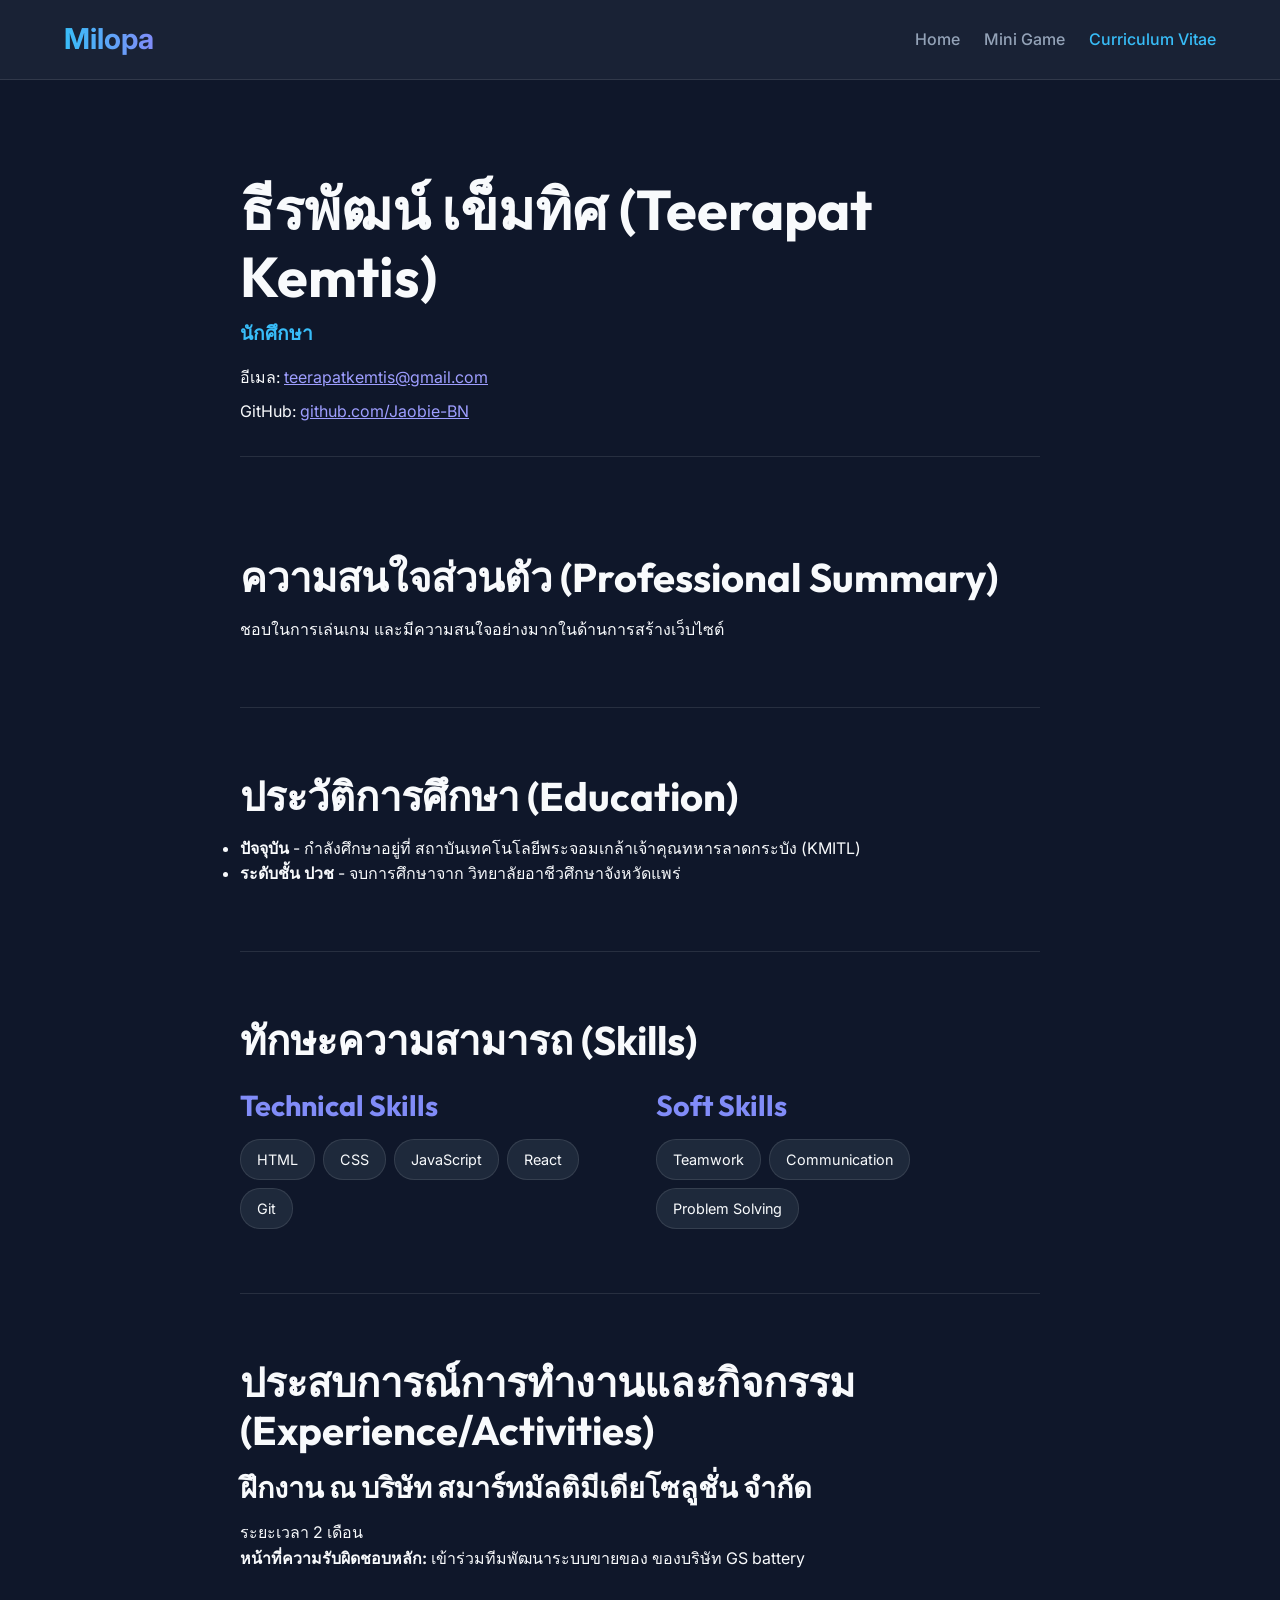
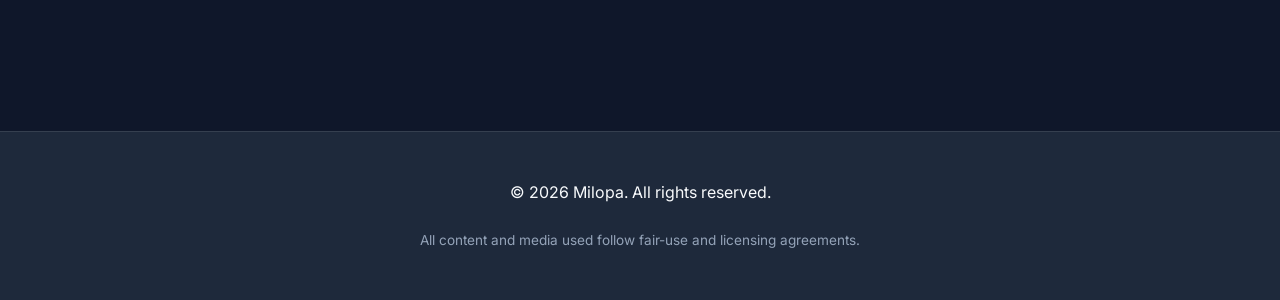
==== commit fedf93ae: "Fix layout overlap and cleanup CSS collision" ====
--- a/cv.html
+++ b/cv.html
@@ -14,45 +14,7 @@
       href="https://fonts.googleapis.com/css2?family=Inter:wght@300;400;600;700&family=Outfit:wght@400;600;700&display=swap"
       rel="stylesheet"
     />
-    <style>
-      :root {
-        --clr-bg-100: #0f172a;
-        --clr-bg-200: #1e293b;
-        --clr-accent-100: #38bdf8;
-        --clr-txt-100: #f8fafc;
-        --size-header: 80px;
-      }
-      *,
-      *::before,
-      *::after {
-        box-sizing: border-box;
-        margin: 0;
-        padding: 0;
-      }
-      body {
-        font-family: "Inter", sans-serif;
-        background-color: var(--clr-bg-100);
-        color: var(--clr-txt-100);
-        display: grid;
-        grid-template-rows: auto 1fr auto;
-        min-block-size: 100vh;
-      }
-      header {
-        block-size: var(--size-header);
-        position: sticky;
-        inset-block-start: 0;
-        z-index: 100;
-      }
-    </style>
-    <link
-      rel="preload"
-      href="css/style.css"
-      as="style"
-      onload="
-        this.onload = null;
-        this.rel = 'stylesheet';
-      "
-    />
+    <link rel="stylesheet" href="css/style.css" />
     <noscript><link rel="stylesheet" href="css/style.css" /></noscript>
   </head>
   <body>
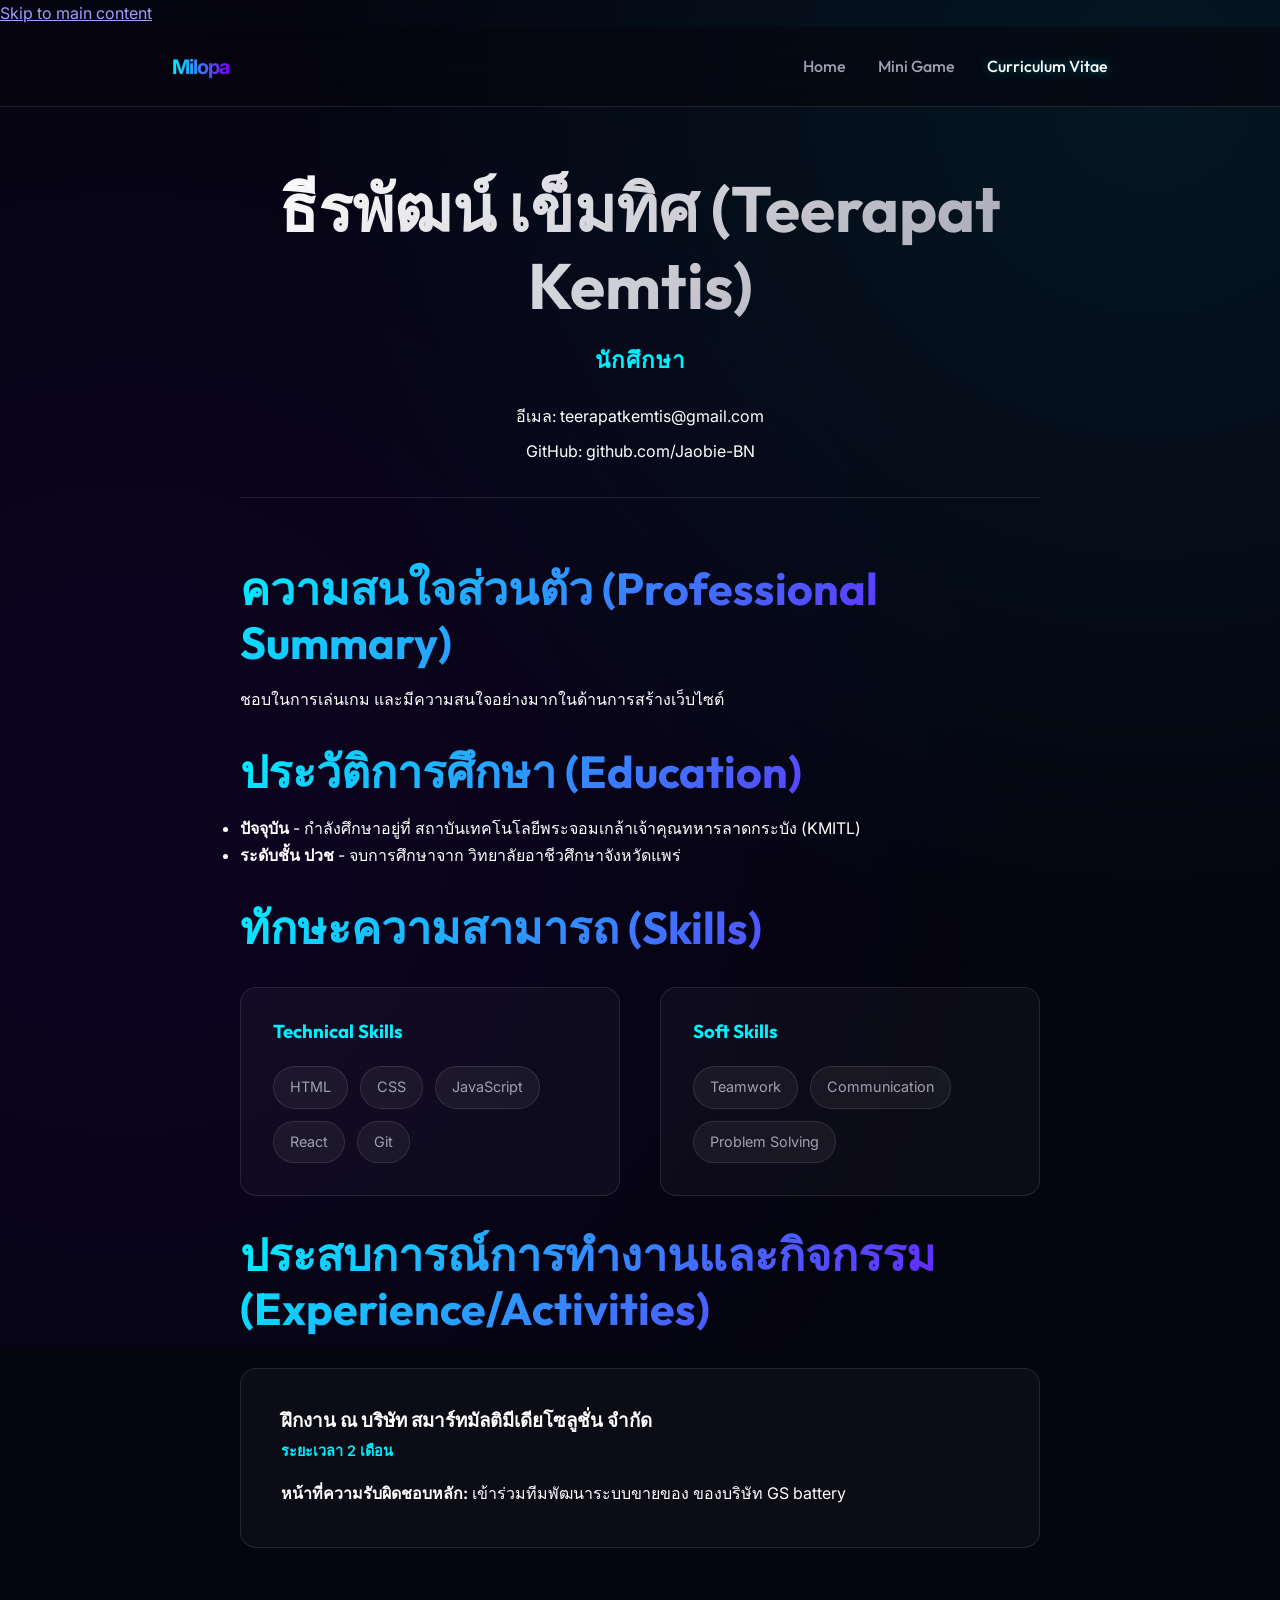
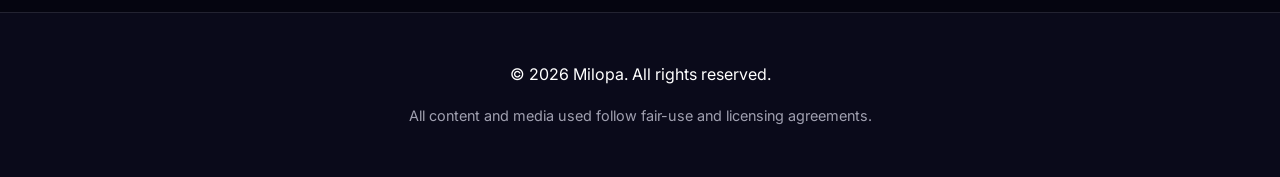
==== commit b013b330: "Update UX/UI v2" ====
--- a/cv.html
+++ b/cv.html
@@ -8,14 +8,301 @@
       content="Curriculum Vitae - Professional details for Milopa."
     />
     <link rel="icon" href="/public/favicon.png" type="image/png" />
-    <link rel="preconnect" href="https://fonts.googleapis.com" />
-    <link rel="preconnect" href="https://fonts.gstatic.com" crossorigin />
     <link
+      rel="preload"
       href="https://fonts.googleapis.com/css2?family=Inter:wght@300;400;600;700&family=Outfit:wght@400;600;700&display=swap"
-      rel="stylesheet"
+      as="style"
+      onload="
+        this.onload = null;
+        this.rel = 'stylesheet';
+      "
     />
-    <link rel="stylesheet" href="css/style.css" />
-    <noscript><link rel="stylesheet" href="css/style.css" /></noscript>
+    <noscript>
+      <link
+        href="https://fonts.googleapis.com/css2?family=Inter:wght@300;400;600;700&family=Outfit:wght@400;600;700&display=swap"
+        rel="stylesheet"
+      />
+    </noscript>
+    <style>
+      :root {
+        --clr-bg-100: #050510;
+        --clr-bg-200: #0a0a1a;
+        --clr-accent-100: #00f0ff;
+        --clr-accent-200: #ff003c;
+        --clr-accent-300: #7a00ff;
+        --clr-txt-100: #ffffff;
+        --clr-txt-200: #a0a0b0;
+        --glass-bg: rgba(255, 255, 255, 0.03);
+        --glass-border: rgba(255, 255, 255, 0.1);
+        --shadow-sm: 0 4px 30px rgba(0, 0, 0, 0.1);
+        --shadow-md: 0 10px 40px rgba(0, 0, 0, 0.5);
+        --size-container: 1000px;
+        --size-header: 80px;
+        --radius-md: 16px;
+        --transition-base: 0.4s cubic-bezier(0.25, 1, 0.5, 1);
+      }
+      *,
+      ::after,
+      ::before {
+        box-sizing: border-box;
+        margin: 0;
+        padding: 0;
+      }
+      html {
+        scroll-behavior: smooth;
+        color-scheme: dark;
+      }
+      body {
+        font-family: "Inter", system-ui, sans-serif;
+        background-color: var(--clr-bg-100);
+        color: var(--clr-txt-100);
+        line-height: 1.7;
+        min-inline-size: 320px;
+        display: flex;
+        flex-direction: column;
+        min-height: 100vh;
+        position: relative;
+        overflow-x: hidden;
+      }
+      body::before {
+        content: "";
+        position: fixed;
+        top: -50%;
+        left: -50%;
+        width: 200%;
+        height: 200%;
+        background:
+          radial-gradient(
+            circle at 30% 70%,
+            rgba(122, 0, 255, 0.08) 0%,
+            transparent 40%
+          ),
+          radial-gradient(
+            circle at 70% 30%,
+            rgba(0, 240, 255, 0.08) 0%,
+            transparent 40%
+          );
+        animation: bg-drift 20s infinite alternate ease-in-out;
+        z-index: -1;
+      }
+      @keyframes bg-drift {
+        0% {
+          transform: rotate(0deg);
+        }
+        100% {
+          transform: rotate(5deg) scale(1.1);
+        }
+      }
+      h1,
+      h2,
+      h3 {
+        font-family: "Outfit", sans-serif;
+        line-height: 1.2;
+        margin-bottom: 1rem;
+      }
+      h1 {
+        font-size: clamp(2.5rem, 6vw, 4rem);
+        background: linear-gradient(135deg, #fff, #a0a0b0);
+        -webkit-background-clip: text;
+        background-clip: text;
+        -webkit-text-fill-color: transparent;
+      }
+      h2 {
+        font-size: clamp(1.8rem, 4vw, 2.8rem);
+        background: linear-gradient(
+          135deg,
+          var(--clr-accent-100),
+          var(--clr-accent-300)
+        );
+        -webkit-background-clip: text;
+        background-clip: text;
+        -webkit-text-fill-color: transparent;
+        margin-top: 2rem;
+      }
+      body > header {
+        height: var(--size-header);
+        background: rgba(5, 5, 16, 0.6);
+        backdrop-filter: blur(20px);
+        -webkit-backdrop-filter: blur(20px);
+        border-bottom: 1px solid var(--glass-border);
+        position: sticky;
+        top: 0;
+        z-index: 100;
+      }
+      nav {
+        max-width: var(--size-container);
+        margin: 0 auto;
+        height: 100%;
+        padding: 0 2rem;
+        display: flex;
+        justify-content: space-between;
+        align-items: center;
+      }
+      .logo {
+        font-size: 20px;
+        font-weight: 700;
+        background: linear-gradient(
+          to right,
+          var(--clr-accent-100),
+          var(--clr-accent-300)
+        );
+        -webkit-background-clip: text;
+        background-clip: text;
+        -webkit-text-fill-color: transparent;
+        letter-spacing: -1px;
+      }
+      nav ul {
+        display: flex;
+        gap: 2rem;
+        list-style: none;
+      }
+      nav a {
+        text-decoration: none;
+        color: var(--clr-txt-200);
+        font-weight: 500;
+        font-family: "Outfit", sans-serif;
+        transition: var(--transition-base);
+      }
+      nav a:hover,
+      nav a[aria-current="page"] {
+        color: var(--clr-txt-100);
+        text-shadow: 0 0 10px rgba(0, 240, 255, 0.4);
+      }
+      .menu-toggle {
+        display: none;
+      }
+      main {
+        max-width: var(--size-container);
+        margin: 0 auto;
+        padding: 4rem 2rem;
+        flex: 1;
+        width: 100%;
+      }
+      @keyframes fade-in-up {
+        0% {
+          opacity: 0;
+          transform: translateY(30px);
+        }
+        100% {
+          opacity: 1;
+          transform: translateY(0);
+        }
+      }
+      article,
+      section {
+        opacity: 0;
+        animation: fade-in-up 0.8s ease-out forwards;
+      }
+      .cv-container {
+        max-width: 800px;
+        margin: 0 auto;
+      }
+      .cv-header {
+        text-align: center;
+        margin-bottom: 4rem;
+        padding-bottom: 2rem;
+        border-bottom: 1px solid var(--glass-border);
+      }
+      .cv-header .title {
+        color: var(--clr-accent-100);
+        font-weight: 600;
+        font-size: 1.4rem;
+        margin-top: 0.5rem;
+        letter-spacing: 1px;
+      }
+      .contact-info {
+        margin-top: 1.5rem;
+        display: flex;
+        flex-direction: column;
+        gap: 0.5rem;
+      }
+      .contact-info a {
+        color: var(--clr-txt-100);
+        text-decoration: none;
+        transition: var(--transition-base);
+      }
+      .contact-info a:hover {
+        color: var(--clr-accent-100);
+      }
+      .skills-grid {
+        display: grid;
+        grid-template-columns: repeat(auto-fit, minmax(280px, 1fr));
+        gap: 2.5rem;
+        margin-top: 2rem;
+      }
+      .skill-group {
+        background: var(--glass-bg);
+        backdrop-filter: blur(10px);
+        border: 1px solid var(--glass-border);
+        padding: 2rem;
+        border-radius: var(--radius-md);
+        transition: var(--transition-base);
+      }
+      .skill-group:hover {
+        transform: translateY(-5px);
+        border-color: var(--clr-accent-100);
+      }
+      .skill-group h3 {
+        color: var(--clr-accent-100);
+        margin-bottom: 1.5rem;
+        font-family: "Outfit", sans-serif;
+      }
+      .skill-group ul {
+        list-style: none;
+        display: flex;
+        flex-wrap: wrap;
+        gap: 0.75rem;
+      }
+      .skill-group li {
+        background: rgba(255, 255, 255, 0.05);
+        padding: 0.5rem 1rem;
+        border-radius: 50px;
+        font-size: 0.9rem;
+        border: 1px solid var(--glass-border);
+        color: var(--clr-txt-200);
+      }
+      .experience-item {
+        background: var(--glass-bg);
+        backdrop-filter: blur(10px);
+        border: 1px solid var(--glass-border);
+        padding: 2.5rem;
+        border-radius: var(--radius-md);
+        margin-top: 2rem;
+      }
+      .experience-item h3 {
+        margin-bottom: 0.5rem;
+      }
+      .duration {
+        color: var(--clr-accent-100);
+        font-weight: 600;
+        font-size: 0.9rem;
+        margin-bottom: 1rem;
+      }
+      footer {
+        padding: 3rem 2rem;
+        background-color: var(--clr-bg-200);
+        text-align: center;
+        border-top: 1px solid var(--glass-border);
+        margin-top: auto;
+      }
+      .attribution {
+        display: block;
+        margin-top: 1rem;
+        color: var(--clr-txt-200);
+        font-size: 0.9rem;
+      }
+      @media (max-width: 768px) {
+        nav ul {
+          display: none;
+        }
+        main {
+          padding: 2rem 1rem;
+        }
+        .cv-header {
+          margin-bottom: 2rem;
+        }
+      }
+    </style>
   </head>
   <body>
     <a href="#main-content" class="skip-link">Skip to main content</a>
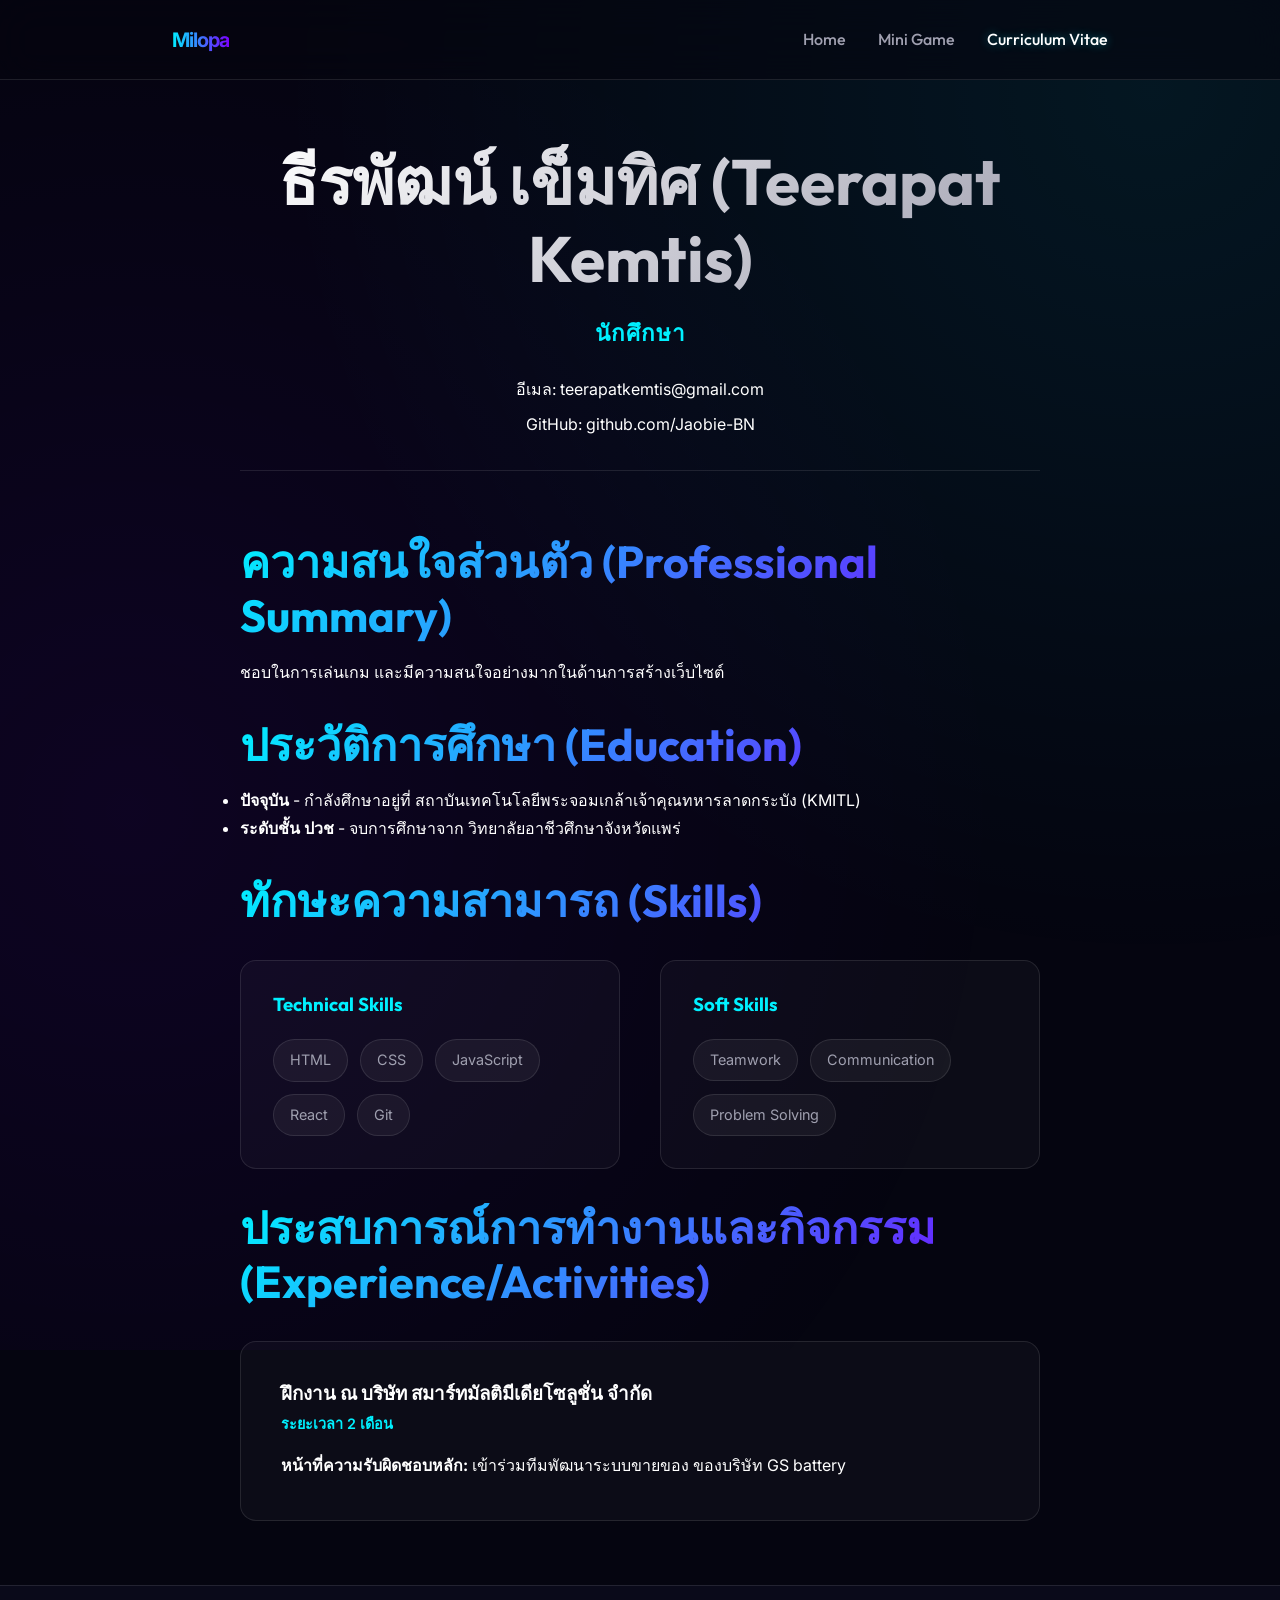
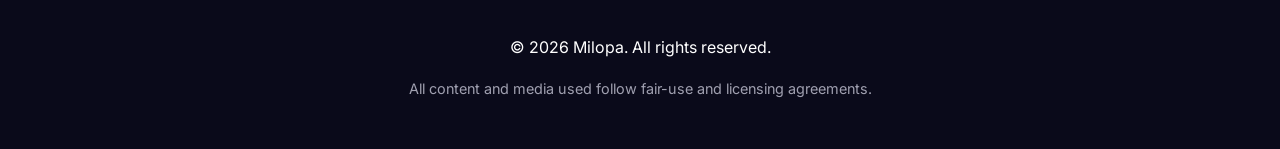
==== commit 4b3c86a4: "Update UX/UI v3" ====
--- a/cv.html
+++ b/cv.html
@@ -305,8 +305,6 @@
     </style>
   </head>
   <body>
-    <a href="#main-content" class="skip-link">Skip to main content</a>
-
     <header>
       <nav aria-label="Main Navigation">
         <div class="logo">Milopa</div>
